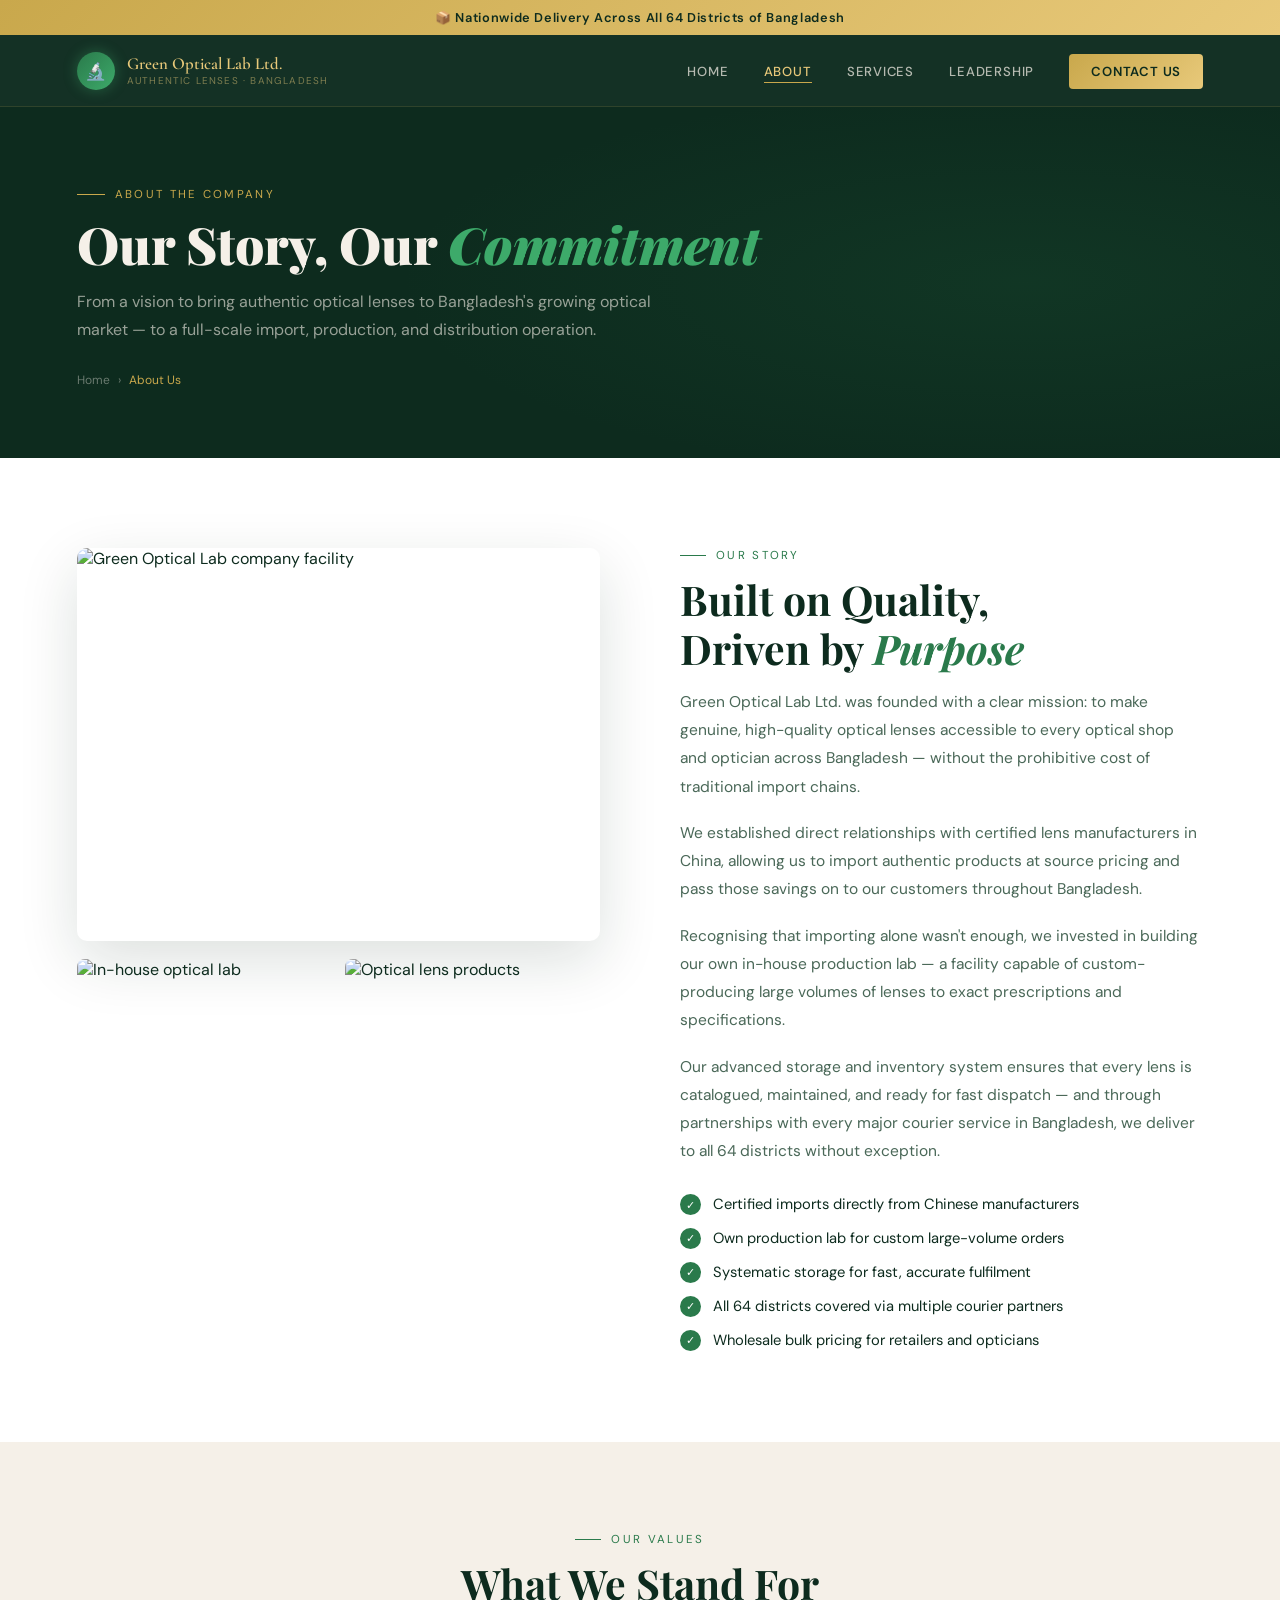
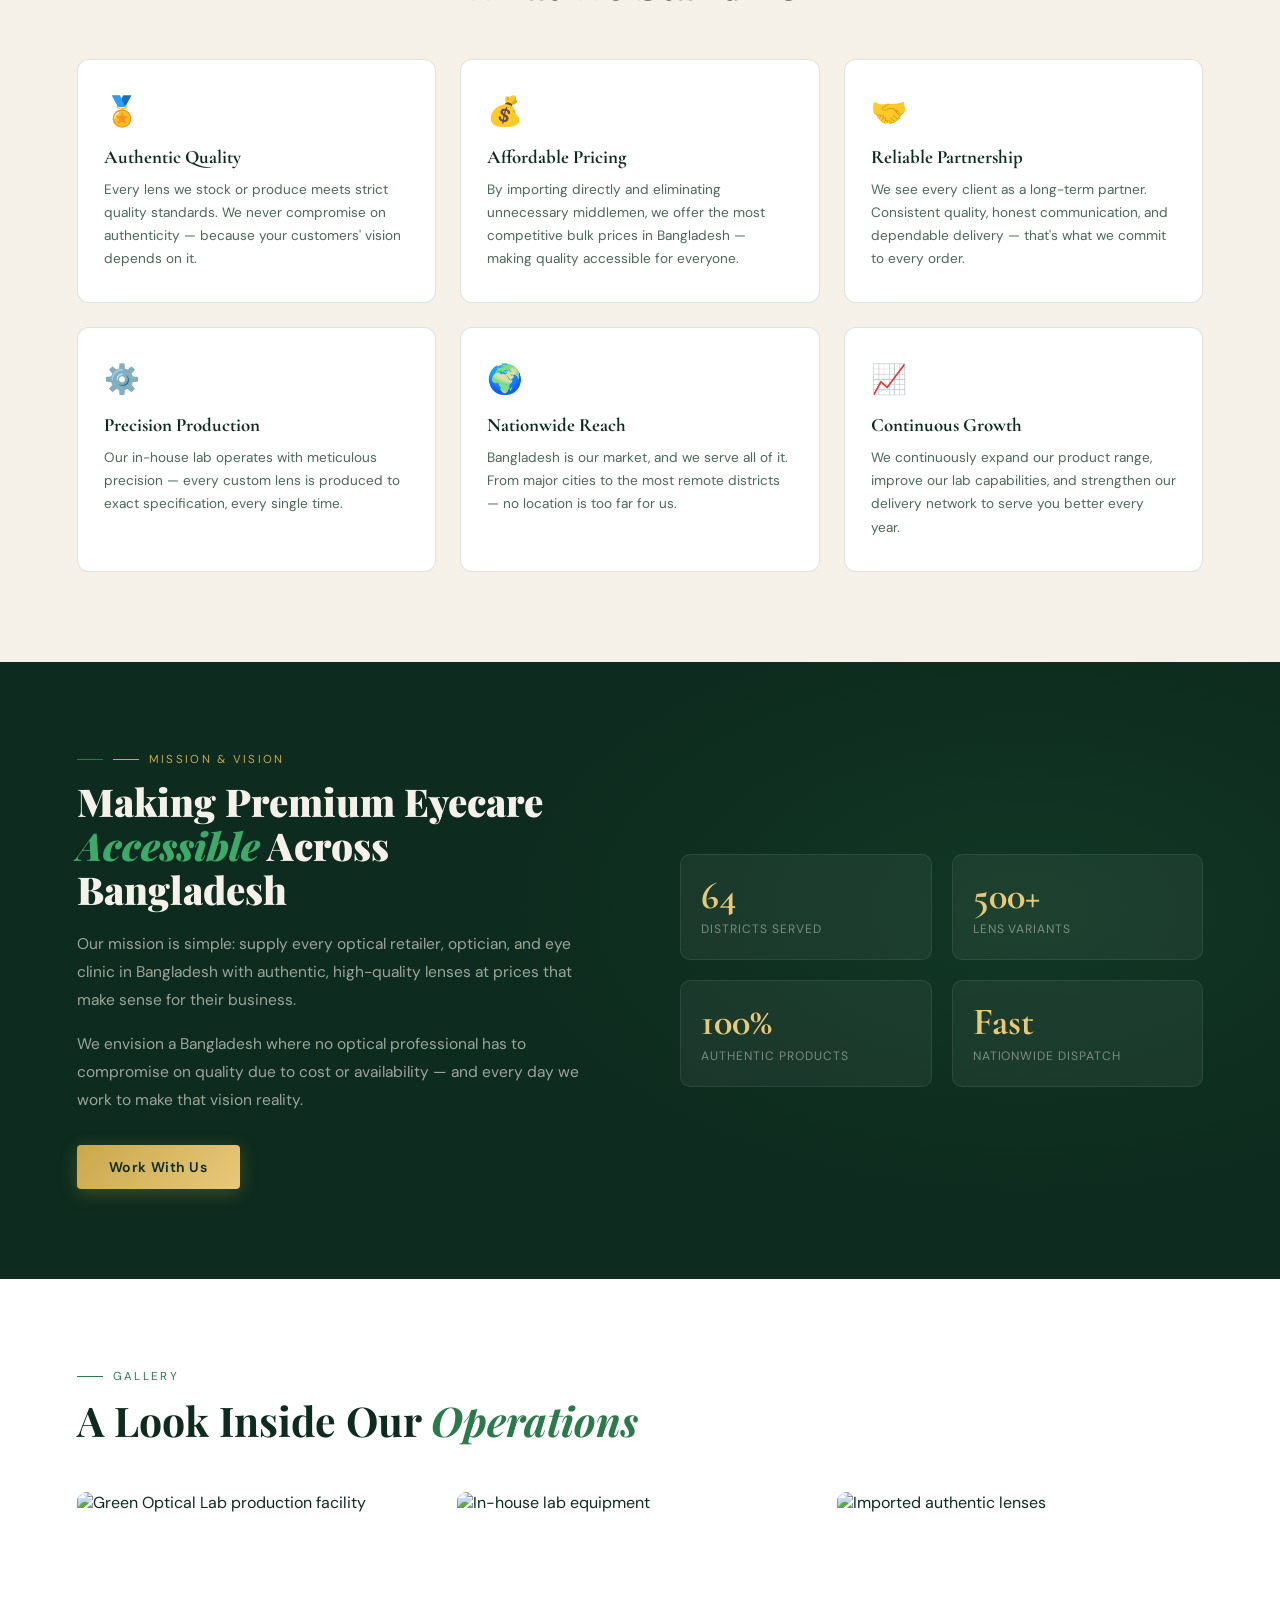
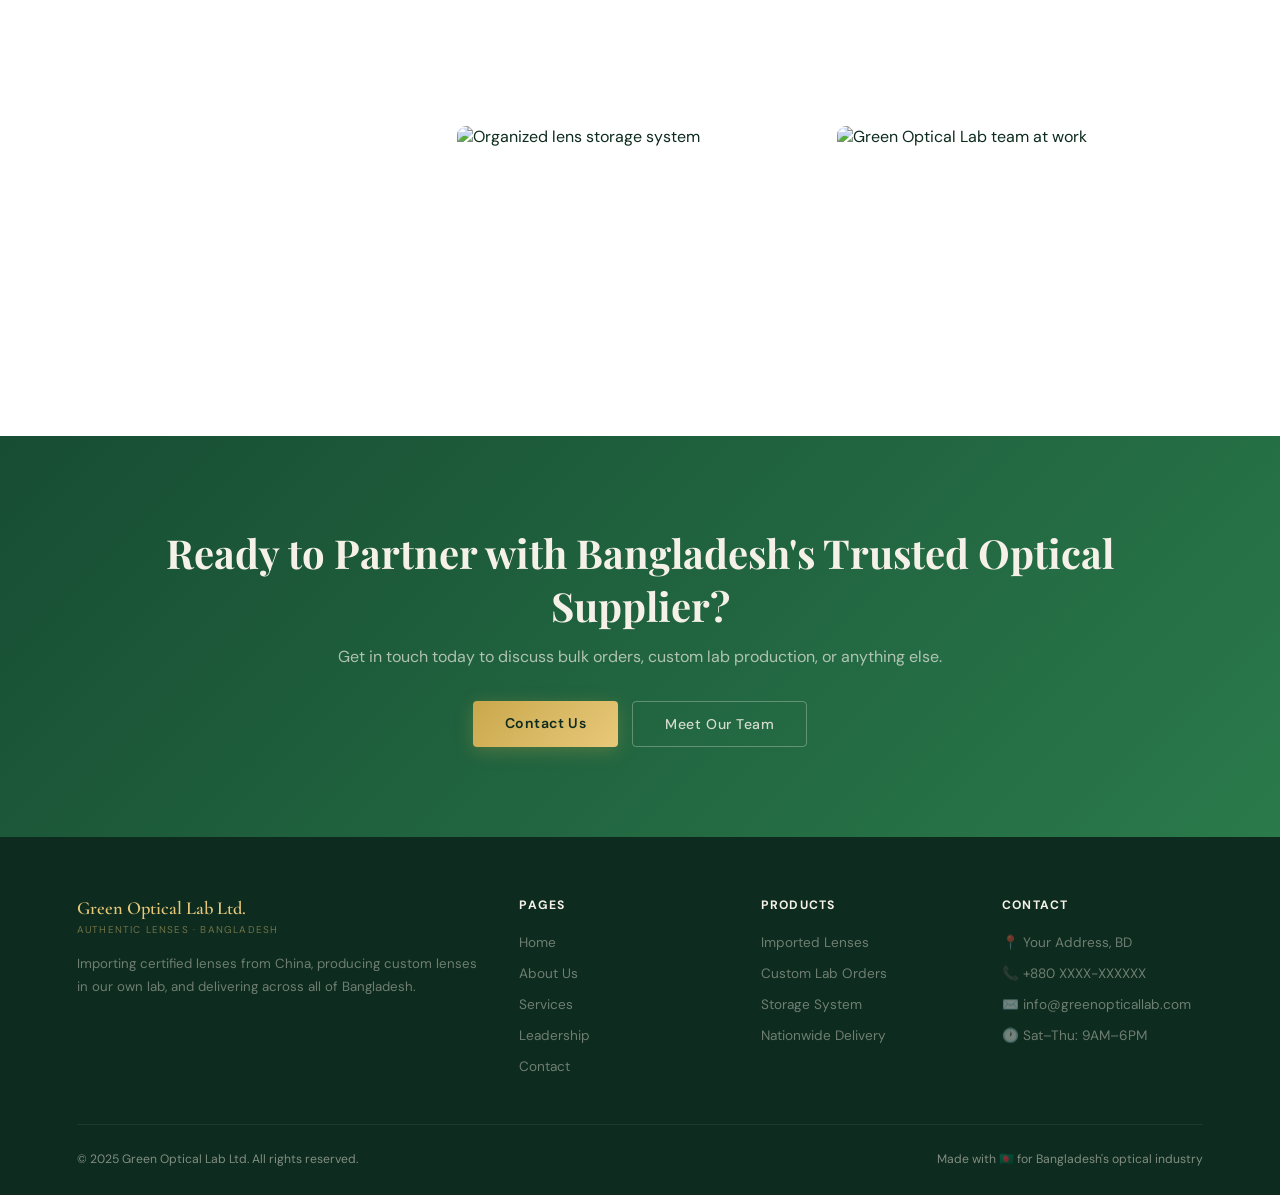
==== about.html @ dd03b928 "initial commit" ====
<!DOCTYPE html>
<html lang="en">
<head>
  <meta charset="UTF-8"/>
  <meta name="viewport" content="width=device-width, initial-scale=1.0"/>
  <title>About Us — Green Optical Lab Ltd.</title>
  <meta name="description" content="Learn about Green Optical Lab Ltd., Bangladesh's trusted optical lens supplier — our story, values, and commitment to quality.">
  <link rel="preconnect" href="https://fonts.googleapis.com">
  <link href="https://fonts.googleapis.com/css2?family=Cormorant+Garamond:ital,wght@0,400;0,600;0,700;1,400&family=DM+Sans:wght@300;400;500;600&family=Playfair+Display:wght@700;900&display=swap" rel="stylesheet">
  <link rel="stylesheet" href="css/style.css">
  <link rel="stylesheet" href="css/about.css">
</head>
<body>

<div class="ribbon">📦 Nationwide Delivery Across All 64 Districts of Bangladesh</div>

<nav id="navbar">
  <a href="index.html" class="nav-logo">
    <div class="nav-logo-icon">🔬</div>
    <div class="nav-logo-text">
      Green Optical Lab Ltd.
      <small>Authentic Lenses · Bangladesh</small>
    </div>
  </a>
  <ul class="nav-links" id="navLinks">
    <li><a href="index.html">Home</a></li>
    <li><a href="about.html">About</a></li>
    <li><a href="services.html">Services</a></li>
    <li><a href="leadership.html">Leadership</a></li>
    <li><a href="contact.html" class="nav-cta">Contact Us</a></li>
  </ul>
  <button class="hamburger" onclick="toggleNav()" aria-label="Menu">
    <span></span><span></span><span></span>
  </button>
</nav>

<!-- PAGE HERO -->
<div class="page-hero">
  <div class="page-hero-inner">
    <div class="page-hero-eyebrow">About the Company</div>
    <h1>Our Story, Our <em>Commitment</em></h1>
    <p>From a vision to bring authentic optical lenses to Bangladesh's growing optical market — to a full-scale import, production, and distribution operation.</p>
    <div class="breadcrumb">
      <a href="index.html">Home</a> › <span>About Us</span>
    </div>
  </div>
</div>

<!-- STORY -->
<section class="story">
  <div class="container">
    <div class="story-grid">
      <div class="fade-up">
        <!-- REPLACE src: company / facility main photo — recommended 700×525px -->
        <div class="story-img-main">
          <img
            src="images/about-story-main.jpg"
            alt="Green Optical Lab company facility"
            class="img-main"
            width="700" height="525"
          >
        </div>
        <div class="story-img-row">
          <div class="story-img-small">
            <!-- REPLACE src: lab / equipment photo — recommended 400×400px -->
            <img
              src="images/about-story-lab.jpg"
              alt="In-house optical lab"
              class="img-accent"
              width="400" height="400"
            >
          </div>
          <div class="story-img-small">
            <!-- REPLACE src: product / team photo — recommended 400×400px -->
            <img
              src="images/about-story-product.jpg"
              alt="Optical lens products"
              class="img-accent"
              width="400" height="400"
            >
          </div>
        </div>
      </div>

      <div class="story-text fade-up" style="transition-delay:.15s">
        <div class="section-label">Our Story</div>
        <h2 class="section-title">Built on Quality,<br>Driven by <em>Purpose</em></h2>
        <p>
          <!-- REPLACE with your actual company story -->
          Green Optical Lab Ltd. was founded with a clear mission: to make genuine, high-quality optical lenses accessible to every optical shop and optician across Bangladesh — without the prohibitive cost of traditional import chains.
        </p>
        <p>
          We established direct relationships with certified lens manufacturers in China, allowing us to import authentic products at source pricing and pass those savings on to our customers throughout Bangladesh.
        </p>
        <p>
          Recognising that importing alone wasn't enough, we invested in building our own in-house production lab — a facility capable of custom-producing large volumes of lenses to exact prescriptions and specifications.
        </p>
        <p>
          Our advanced storage and inventory system ensures that every lens is catalogued, maintained, and ready for fast dispatch — and through partnerships with every major courier service in Bangladesh, we deliver to all 64 districts without exception.
        </p>
        <ul class="check-list" style="margin-top:28px;">
          <li>Certified imports directly from Chinese manufacturers</li>
          <li>Own production lab for custom large-volume orders</li>
          <li>Systematic storage for fast, accurate fulfilment</li>
          <li>All 64 districts covered via multiple courier partners</li>
          <li>Wholesale bulk pricing for retailers and opticians</li>
        </ul>
      </div>
    </div>
  </div>
</section>

<!-- VALUES -->
<section class="values">
  <div class="container">
    <div style="text-align:center;">
      <div class="section-label" style="justify-content:center;">Our Values</div>
      <h2 class="section-title" style="text-align:center;">What We Stand For</h2>
    </div>
    <div class="values-grid">
      <div class="value-card fade-up">
        <div class="value-icon">🏅</div>
        <h3>Authentic Quality</h3>
        <p>Every lens we stock or produce meets strict quality standards. We never compromise on authenticity — because your customers' vision depends on it.</p>
      </div>
      <div class="value-card fade-up" style="transition-delay:.1s">
        <div class="value-icon">💰</div>
        <h3>Affordable Pricing</h3>
        <p>By importing directly and eliminating unnecessary middlemen, we offer the most competitive bulk prices in Bangladesh — making quality accessible for everyone.</p>
      </div>
      <div class="value-card fade-up" style="transition-delay:.2s">
        <div class="value-icon">🤝</div>
        <h3>Reliable Partnership</h3>
        <p>We see every client as a long-term partner. Consistent quality, honest communication, and dependable delivery — that's what we commit to every order.</p>
      </div>
      <div class="value-card fade-up" style="transition-delay:.1s">
        <div class="value-icon">⚙️</div>
        <h3>Precision Production</h3>
        <p>Our in-house lab operates with meticulous precision — every custom lens is produced to exact specification, every single time.</p>
      </div>
      <div class="value-card fade-up" style="transition-delay:.2s">
        <div class="value-icon">🌍</div>
        <h3>Nationwide Reach</h3>
        <p>Bangladesh is our market, and we serve all of it. From major cities to the most remote districts — no location is too far for us.</p>
      </div>
      <div class="value-card fade-up" style="transition-delay:.3s">
        <div class="value-icon">📈</div>
        <h3>Continuous Growth</h3>
        <p>We continuously expand our product range, improve our lab capabilities, and strengthen our delivery network to serve you better every year.</p>
      </div>
    </div>
  </div>
</section>

<!-- MISSION / STATS -->
<div class="mission">
  <div class="mission-inner">
    <div class="fade-up">
      <div class="section-label" style="color:var(--gold)"><span style="width:26px;height:1px;background:var(--gold);display:block;"></span>Mission & Vision</div>
      <h2>Making Premium Eyecare <em>Accessible</em> Across Bangladesh</h2>
      <p>Our mission is simple: supply every optical retailer, optician, and eye clinic in Bangladesh with authentic, high-quality lenses at prices that make sense for their business.</p>
      <p>We envision a Bangladesh where no optical professional has to compromise on quality due to cost or availability — and every day we work to make that vision reality.</p>
      <a href="contact.html" class="btn-primary" style="margin-top:14px;">Work With Us</a>
    </div>
    <div class="mission-stats fade-up" style="transition-delay:.15s">
      <div class="m-stat">
        <div class="m-stat-num">64</div>
        <div class="m-stat-label">Districts Served</div>
      </div>
      <div class="m-stat">
        <div class="m-stat-num">500+</div>
        <div class="m-stat-label">Lens Variants</div>
      </div>
      <div class="m-stat">
        <div class="m-stat-num">100%</div>
        <div class="m-stat-label">Authentic Products</div>
      </div>
      <div class="m-stat">
        <div class="m-stat-num">Fast</div>
        <div class="m-stat-label">Nationwide Dispatch</div>
      </div>
    </div>
  </div>
</div>

<!-- GALLERY -->
<section class="gallery">
  <div class="container">
    <div class="section-label">Gallery</div>
    <h2 class="section-title">A Look Inside Our <em>Operations</em></h2>

    <div class="gallery-grid">
      <div class="g-item fade-up">
        <!-- REPLACE src: wide facility / operations shot — recommended 600×454px -->
        <img
          src="images/gallery-feature.jpg"
          alt="Green Optical Lab production facility"
          class="img-gallery-feature"
          width="600" height="454"
        >
        <div class="g-cap">Our Production Facility</div>
      </div>
      <div class="g-item fade-up" style="transition-delay:.08s">
        <!-- REPLACE src: lab equipment photo — recommended 600×220px -->
        <img
          src="images/gallery-lab.jpg"
          alt="In-house lab equipment"
          class="img-gallery"
          width="600" height="220"
        >
        <div class="g-cap">In-House Lab</div>
      </div>
      <div class="g-item fade-up" style="transition-delay:.12s">
        <!-- REPLACE src: imported products display — recommended 600×220px -->
        <img
          src="images/gallery-import.jpg"
          alt="Imported authentic lenses"
          class="img-gallery"
          width="600" height="220"
        >
        <div class="g-cap">Imported Lenses</div>
      </div>
      <div class="g-item fade-up" style="transition-delay:.16s">
        <!-- REPLACE src: storage system / shelving — recommended 600×220px -->
        <img
          src="images/gallery-storage.jpg"
          alt="Organized lens storage system"
          class="img-gallery"
          width="600" height="220"
        >
        <div class="g-cap">Storage System</div>
      </div>
      <div class="g-item fade-up" style="transition-delay:.2s">
        <!-- REPLACE src: team at work / packaging — recommended 600×220px -->
        <img
          src="images/gallery-team.jpg"
          alt="Green Optical Lab team at work"
          class="img-gallery"
          width="600" height="220"
        >
        <div class="g-cap">Our Team</div>
      </div>
    </div>
  </div>
</section>

<!-- CTA -->
<div class="cta">
  <div class="container">
    <h2>Ready to Partner with Bangladesh's Trusted Optical Supplier?</h2>
    <p>Get in touch today to discuss bulk orders, custom lab production, or anything else.</p>
    <div style="display:flex;gap:14px;justify-content:center;flex-wrap:wrap;">
      <a href="contact.html" class="btn-primary">Contact Us</a>
      <a href="leadership.html" class="btn-outline-light">Meet Our Team</a>
    </div>
  </div>
</div>

<!-- FOOTER -->
<footer>
  <div class="container">
    <div class="footer-top">
      <div class="footer-brand">
        <div class="footer-brand-text">Green Optical Lab Ltd.</div>
        <div class="footer-brand-sub">Authentic Lenses · Bangladesh</div>
        <p>Importing certified lenses from China, producing custom lenses in our own lab, and delivering across all of Bangladesh.</p>
      </div>
      <div class="footer-col">
        <h4>Pages</h4>
        <ul>
          <li><a href="index.html">Home</a></li>
          <li><a href="about.html">About Us</a></li>
          <li><a href="services.html">Services</a></li>
          <li><a href="leadership.html">Leadership</a></li>
          <li><a href="contact.html">Contact</a></li>
        </ul>
      </div>
      <div class="footer-col">
        <h4>Products</h4>
        <ul>
          <li><a href="services.html#import">Imported Lenses</a></li>
          <li><a href="services.html#lab">Custom Lab Orders</a></li>
          <li><a href="services.html#storage">Storage System</a></li>
          <li><a href="services.html#delivery">Nationwide Delivery</a></li>
        </ul>
      </div>
      <div class="footer-col">
        <h4>Contact</h4>
        <ul>
          <li><a href="#">📍 Your Address, BD</a></li>
          <li><a href="#">📞 +880 XXXX-XXXXXX</a></li>
          <li><a href="#">✉️ info@greenopticallab.com</a></li>
          <li><a href="#">🕐 Sat–Thu: 9AM–6PM</a></li>
        </ul>
      </div>
    </div>
    <div class="footer-bottom">
      <span>© 2025 Green Optical Lab Ltd. All rights reserved.</span>
      <span>Made with 🇧🇩 for Bangladesh's optical industry</span>
    </div>
  </div>
</footer>

<script src="js/main.js"></script>
</body>
</html>
---- css/style.css ----
/* ═══════════════════════════════════════════
   GREEN OPTICAL LAB LTD — Global Stylesheet
═══════════════════════════════════════════ */

*, *::before, *::after { box-sizing: border-box; margin: 0; padding: 0; }

:root {
  --green-deep:    #0d2b1e;
  --green-mid:     #174d33;
  --green-bright:  #2a7a4b;
  --green-light:   #3daa6a;
  --gold:          #c9a84c;
  --gold-light:    #e8c97a;
  --cream:         #f5f0e8;
  --white:         #ffffff;
  --text-dark:     #0d2b1e;
  --text-muted:    #4a6858;
  --border:        rgba(42,122,75,0.18);
  --nav-height:    72px;
}

html { scroll-behavior: smooth; }

body {
  font-family: 'DM Sans', sans-serif;
  background: var(--cream);
  color: var(--text-dark);
  overflow-x: hidden;
}

::-webkit-scrollbar { width: 6px; }
::-webkit-scrollbar-track { background: var(--cream); }
::-webkit-scrollbar-thumb { background: var(--green-bright); border-radius: 3px; }

/* ─── RIBBON ─── */
.ribbon {
  background: linear-gradient(135deg, var(--gold), var(--gold-light));
  color: var(--green-deep);
  padding: 9px 6vw;
  text-align: center;
  font-size: 0.8rem;
  font-weight: 600;
  letter-spacing: 0.05em;
  position: relative;
  z-index: 200;
}

/* ─── NAV ─── */
nav {
  position: sticky;
  top: 0;
  z-index: 100;
  display: flex;
  align-items: center;
  justify-content: space-between;
  padding: 0 6vw;
  height: var(--nav-height);
  background: rgba(13,43,30,0.97);
  backdrop-filter: blur(16px);
  border-bottom: 1px solid rgba(201,168,76,0.15);
}

.nav-logo {
  display: flex;
  align-items: center;
  gap: 12px;
  text-decoration: none;
}
.nav-logo-icon {
  width: 38px; height: 38px;
  background: linear-gradient(135deg, var(--green-bright), var(--green-light));
  border-radius: 50%;
  display: flex; align-items: center; justify-content: center;
  font-size: 17px;
  box-shadow: 0 0 14px rgba(61,170,106,0.4);
  flex-shrink: 0;
}
.nav-logo-text {
  font-family: 'Cormorant Garamond', serif;
  color: var(--gold-light);
  font-size: 1.05rem;
  font-weight: 600;
  line-height: 1.2;
}
.nav-logo-text small {
  display: block;
  font-size: 0.62rem;
  color: rgba(232,201,122,0.5);
  font-weight: 400;
  letter-spacing: 0.12em;
  text-transform: uppercase;
  font-family: 'DM Sans', sans-serif;
}

.nav-links {
  display: flex;
  align-items: center;
  gap: 2.2rem;
  list-style: none;
}
.nav-links a {
  color: rgba(245,240,232,0.72);
  text-decoration: none;
  font-size: 0.82rem;
  font-weight: 500;
  letter-spacing: 0.06em;
  text-transform: uppercase;
  transition: color .2s;
  position: relative;
  padding-bottom: 3px;
}
.nav-links a::after {
  content: '';
  position: absolute;
  bottom: 0; left: 0;
  width: 0; height: 1px;
  background: var(--gold);
  transition: width .25s;
}
.nav-links a:hover,
.nav-links a.active {
  color: var(--gold-light);
}
.nav-links a.active::after,
.nav-links a:hover::after { width: 100%; }

.nav-cta {
  background: linear-gradient(135deg, var(--gold), var(--gold-light)) !important;
  color: var(--green-deep) !important;
  padding: 9px 22px !important;
  border-radius: 4px;
  font-weight: 600 !important;
}
.nav-cta::after { display: none !important; }
.nav-cta:hover { opacity: 0.88; }

.hamburger {
  display: none;
  flex-direction: column;
  gap: 5px;
  cursor: pointer;
  padding: 4px;
  background: none;
  border: none;
}
.hamburger span {
  width: 24px; height: 2px;
  background: var(--gold-light);
  border-radius: 2px;
  transition: .3s;
  display: block;
}

/* Mobile Nav */
@media (max-width: 860px) {
  .nav-links {
    display: none;
    position: absolute;
    top: var(--nav-height);
    left: 0; right: 0;
    background: rgba(10,30,20,0.99);
    flex-direction: column;
    align-items: flex-start;
    padding: 24px 6vw 32px;
    gap: 20px;
    border-bottom: 1px solid rgba(201,168,76,0.12);
  }
  .nav-links.open { display: flex; }
  .hamburger { display: flex; }
  .nav-links a { font-size: 0.95rem; }
}

/* ─── PAGE HERO (inner pages) ─── */
.page-hero {
  background: var(--green-deep);
  padding: 80px 6vw 70px;
  position: relative;
  overflow: hidden;
}
.page-hero::before {
  content: '';
  position: absolute; inset: 0;
  background: radial-gradient(ellipse 70% 80% at 80% 50%, rgba(42,122,75,0.14) 0%, transparent 70%);
  pointer-events: none;
}
.page-hero-inner {
  position: relative; z-index: 1;
  max-width: 1200px; margin: 0 auto;
}
.page-hero-eyebrow {
  font-size: 0.72rem;
  letter-spacing: 0.2em;
  text-transform: uppercase;
  color: var(--gold);
  margin-bottom: 14px;
  display: flex; align-items: center; gap: 10px;
}
.page-hero-eyebrow::before {
  content: '';
  display: block; width: 28px; height: 1px;
  background: var(--gold);
}
.page-hero h1 {
  font-family: 'Playfair Display', serif;
  font-size: clamp(2.2rem, 4vw, 3.4rem);
  font-weight: 900;
  color: var(--cream);
  line-height: 1.1;
  margin-bottom: 16px;
}
.page-hero h1 em { font-style: italic; color: var(--green-light); }
.page-hero p {
  font-size: 1rem;
  color: rgba(245,240,232,0.6);
  max-width: 600px;
  line-height: 1.75;
}

/* Breadcrumb */
.breadcrumb {
  display: flex; align-items: center; gap: 8px;
  font-size: 0.75rem;
  color: rgba(245,240,232,0.4);
  margin-top: 28px;
}
.breadcrumb a {
  color: rgba(245,240,232,0.4);
  text-decoration: none;
  transition: color .2s;
}
.breadcrumb a:hover { color: var(--gold); }
.breadcrumb span { color: var(--gold); }

/* ─── SHARED LAYOUT ─── */
.container { max-width: 1200px; margin: 0 auto; }
section { padding: 90px 6vw; }

.section-label {
  font-size: 0.72rem;
  letter-spacing: 0.2em;
  text-transform: uppercase;
  color: var(--green-bright);
  margin-bottom: 12px;
  display: flex; align-items: center; gap: 10px;
}
.section-label::before {
  content: '';
  display: block; width: 26px; height: 1px;
  background: var(--green-bright);
}
.section-title {
  font-family: 'Playfair Display', serif;
  font-size: clamp(1.9rem, 3.2vw, 2.7rem);
  font-weight: 700;
  line-height: 1.18;
  color: var(--green-deep);
  margin-bottom: 16px;
}
.section-title em { font-style: italic; color: var(--green-bright); }
.section-sub {
  font-size: 0.97rem;
  color: var(--text-muted);
  line-height: 1.78;
  max-width: 640px;
}

/* ─── BUTTONS ─── */
.btn-primary {
  display: inline-block;
  background: linear-gradient(135deg, var(--gold), var(--gold-light));
  color: var(--green-deep);
  padding: 13px 32px;
  font-weight: 600;
  font-size: 0.88rem;
  letter-spacing: 0.04em;
  border-radius: 4px;
  text-decoration: none;
  transition: transform .2s, box-shadow .2s;
  box-shadow: 0 4px 18px rgba(201,168,76,0.28);
  border: none; cursor: pointer;
  font-family: 'DM Sans', sans-serif;
}
.btn-primary:hover { transform: translateY(-2px); box-shadow: 0 8px 28px rgba(201,168,76,0.42); }

.btn-outline-dark {
  display: inline-block;
  border: 1.5px solid var(--green-bright);
  color: var(--green-bright);
  padding: 13px 32px;
  font-size: 0.88rem;
  letter-spacing: 0.04em;
  border-radius: 4px;
  text-decoration: none;
  font-weight: 500;
  transition: background .2s, color .2s;
}
.btn-outline-dark:hover { background: var(--green-bright); color: white; }

.btn-outline-light {
  display: inline-block;
  border: 1.5px solid rgba(245,240,232,0.3);
  color: rgba(245,240,232,0.85);
  padding: 13px 32px;
  font-size: 0.88rem;
  letter-spacing: 0.04em;
  border-radius: 4px;
  text-decoration: none;
  font-weight: 500;
  transition: border-color .2s, color .2s;
}
.btn-outline-light:hover { border-color: var(--gold); color: var(--gold-light); }

/* ─── GLOBAL IMAGE RULES ─── */
/* All site images use these classes for consistent sizing */

/* Base: fills its container, never distorts */
.img-fill {
  width: 100%;
  height: 100%;
  object-fit: cover;
  display: block;
}

/* Hero image — 4:3 frame, tall on mobile */
.img-hero {
  width: 100%;
  height: 100%;
  min-height: 300px;
  object-fit: cover;
  display: block;
}

/* Feature / service card thumbnail — 16:9 */
.img-card {
  width: 100%;
  height: 220px;
  object-fit: cover;
  display: block;
}

/* About / story main image — 4:3 */
.img-main {
  width: 100%;
  height: 360px;
  object-fit: cover;
  display: block;
}

/* About accent / small square images */
.img-accent {
  width: 100%;
  height: 200px;
  object-fit: cover;
  display: block;
}

/* Service block main image — 4:3 */
.img-service {
  width: 100%;
  height: 320px;
  object-fit: cover;
  display: block;
}

/* Service secondary (smaller) images — 16:9 */
.img-service-sm {
  width: 100%;
  height: 160px;
  object-fit: cover;
  display: block;
}

/* Leadership portrait — 3:4 */
.img-leader {
  width: 100%;
  height: 480px;
  object-fit: cover;
  object-position: top center;
  display: block;
}

/* Gallery items */
.img-gallery-feature {
  width: 100%;
  height: 100%;
  min-height: 454px;
  object-fit: cover;
  display: block;
}
.img-gallery {
  width: 100%;
  height: 220px;
  object-fit: cover;
  display: block;
}

/* Page hero background image */
.img-page-hero {
  width: 100%;
  height: 100%;
  min-height: 280px;
  object-fit: cover;
  display: block;
}

/* Map placeholder image */
.img-map {
  width: 100%;
  height: 340px;
  object-fit: cover;
  border-radius: 14px;
  display: block;
}

/* ─── CHECKLIST ─── */
.check-list { list-style: none; display: flex; flex-direction: column; gap: 11px; }
.check-list li {
  display: flex; align-items: flex-start; gap: 12px;
  font-size: 0.92rem; color: var(--text-dark); line-height: 1.55;
}
.check-list li::before {
  content: '✓';
  flex-shrink: 0;
  width: 21px; height: 21px;
  background: var(--green-bright);
  color: white;
  border-radius: 50%;
  display: flex; align-items: center; justify-content: center;
  font-size: 0.68rem;
  margin-top: 1px;
}

/* ─── FADE UP ─── */
.fade-up {
  opacity: 0;
  transform: translateY(28px);
  transition: opacity 0.65s ease, transform 0.65s ease;
}
.fade-up.visible { opacity: 1; transform: translateY(0); }

/* ─── FOOTER ─── */
footer {
  background: var(--green-deep);
  padding: 60px 6vw 28px;
  color: rgba(245,240,232,0.5);
}
.footer-top {
  display: grid;
  grid-template-columns: 2fr 1fr 1fr 1fr;
  gap: 40px;
  padding-bottom: 48px;
  border-bottom: 1px solid rgba(255,255,255,0.07);
}
.footer-brand-text {
  font-family: 'Cormorant Garamond', serif;
  color: var(--gold-light);
  font-size: 1.15rem;
  font-weight: 600;
  line-height: 1.2;
  margin-bottom: 4px;
}
.footer-brand-sub {
  font-size: 0.62rem;
  color: rgba(232,201,122,0.45);
  letter-spacing: 0.12em;
  text-transform: uppercase;
  font-family: 'DM Sans', sans-serif;
  margin-bottom: 16px;
}
.footer-brand p {
  font-size: 0.83rem;
  line-height: 1.75;
  color: rgba(245,240,232,0.42);
}
.footer-col h4 {
  color: var(--cream);
  font-size: 0.76rem;
  letter-spacing: 0.1em;
  text-transform: uppercase;
  margin-bottom: 18px;
}
.footer-col ul { list-style: none; display: flex; flex-direction: column; gap: 10px; }
.footer-col a {
  color: rgba(245,240,232,0.42);
  text-decoration: none;
  font-size: 0.85rem;
  transition: color .2s;
}
.footer-col a:hover { color: var(--gold-light); }
.footer-bottom {
  display: flex; justify-content: space-between; align-items: center;
  padding-top: 26px;
  font-size: 0.76rem;
}

@media (max-width: 900px) {
  .footer-top { grid-template-columns: 1fr 1fr; gap: 32px; }
}
@media (max-width: 560px) {
  .footer-top { grid-template-columns: 1fr; }
  .footer-bottom { flex-direction: column; gap: 8px; text-align: center; }
  section { padding: 64px 6vw; }
}
---- css/about.css ----
/* ══════════════════════════════
   ABOUT PAGE — about.css
══════════════════════════════ */

/* STORY */
.story { background: white; }
.story-grid { display: grid; grid-template-columns: 1fr 1fr; gap: 80px; align-items: start; }
.story-text p { color: var(--text-muted); line-height: 1.82; font-size: 0.97rem; margin-bottom: 18px; }
.story-img-main { width: 100%; aspect-ratio: 4/3; border-radius: 10px; overflow: hidden; box-shadow: 0 20px 60px rgba(13,43,30,0.14); margin-bottom: 18px; }
.story-img-row { display: grid; grid-template-columns: 1fr 1fr; gap: 14px; }
.story-img-small { width: 100%; aspect-ratio: 1; border-radius: 8px; overflow: hidden; }

/* VALUES */
.values { background: var(--cream); }
.values-grid { display: grid; grid-template-columns: repeat(3, 1fr); gap: 24px; margin-top: 52px; }
.value-card {
  background: white; border: 1px solid var(--border); border-radius: 12px;
  padding: 32px 26px;
  transition: transform .3s, box-shadow .3s;
}
.value-card:hover { transform: translateY(-5px); box-shadow: 0 16px 44px rgba(13,43,30,0.1); }
.value-icon  { font-size: 1.8rem; margin-bottom: 16px; }
.value-card h3 { font-family: 'Cormorant Garamond', serif; font-size: 1.18rem; font-weight: 700; color: var(--green-deep); margin-bottom: 10px; }
.value-card p  { font-size: 0.85rem; color: var(--text-muted); line-height: 1.7; }

/* MISSION */
.mission { background: var(--green-deep); padding: 90px 6vw; position: relative; overflow: hidden; }
.mission::before { content: ''; position: absolute; inset: 0; background: radial-gradient(ellipse 60% 70% at 80% 40%, rgba(42,122,75,0.15) 0%, transparent 70%); pointer-events: none; }
.mission-inner { max-width: 1200px; margin: 0 auto; display: grid; grid-template-columns: 1fr 1fr; gap: 80px; align-items: center; position: relative; z-index: 1; }
.mission h2 { font-family: 'Playfair Display', serif; font-size: clamp(1.9rem, 3vw, 2.6rem); font-weight: 900; color: var(--cream); line-height: 1.15; margin-bottom: 20px; }
.mission h2 em { font-style: italic; color: var(--green-light); }
.mission p  { color: rgba(245,240,232,0.62); font-size: 0.97rem; line-height: 1.8; margin-bottom: 16px; }
.mission-stats { display: grid; grid-template-columns: 1fr 1fr; gap: 20px; }
.m-stat { background: rgba(255,255,255,0.05); border: 1px solid rgba(255,255,255,0.08); border-radius: 10px; padding: 22px 20px; }
.m-stat-num   { font-family: 'Cormorant Garamond', serif; font-size: 2.4rem; font-weight: 700; color: var(--gold-light); line-height: 1; }
.m-stat-label { font-size: 0.76rem; color: rgba(245,240,232,0.45); text-transform: uppercase; letter-spacing: 0.08em; margin-top: 6px; }

/* GALLERY */
.gallery { background: white; }
.gallery-grid {
  display: grid;
  grid-template-columns: repeat(3, 1fr);
  grid-template-rows: 220px 220px;
  gap: 14px; margin-top: 48px;
}
.g-item { border-radius: 9px; overflow: hidden; position: relative; }
.g-item:first-child { grid-column: 1/2; grid-row: 1/3; }
.g-item img, .g-item .img-ph { width: 100%; height: 100%; object-fit: cover; transition: transform .4s; }
.g-item:hover img, .g-item:hover .img-ph { transform: scale(1.04); }
.g-cap { position: absolute; bottom: 0; left: 0; right: 0; background: linear-gradient(transparent, rgba(13,43,30,0.85)); color: white; padding: 20px 14px 12px; font-size: 0.8rem; transform: translateY(100%); transition: transform .3s; }
.g-item:hover .g-cap { transform: translateY(0); }

/* CTA */
.cta { background: linear-gradient(135deg, var(--green-mid), var(--green-bright)); padding: 90px 6vw; text-align: center; }
.cta h2 { font-family: 'Playfair Display', serif; font-size: clamp(1.8rem, 3.2vw, 2.5rem); color: var(--cream); margin-bottom: 14px; }
.cta p  { color: rgba(245,240,232,0.68); margin-bottom: 34px; font-size: 1rem; }

/* RESPONSIVE */
@media (max-width: 900px) {
  .story-grid  { grid-template-columns: 1fr; gap: 44px; }
  .values-grid { grid-template-columns: 1fr 1fr; }
  .mission-inner { grid-template-columns: 1fr; gap: 44px; }
  .gallery-grid { grid-template-columns: 1fr 1fr; grid-template-rows: auto; }
  .g-item:first-child { grid-column: 1/3; grid-row: auto; }
}
@media (max-width: 560px) {
  .values-grid { grid-template-columns: 1fr; }
  .gallery-grid { grid-template-columns: 1fr; }
  .g-item:first-child { grid-column: auto; }
}
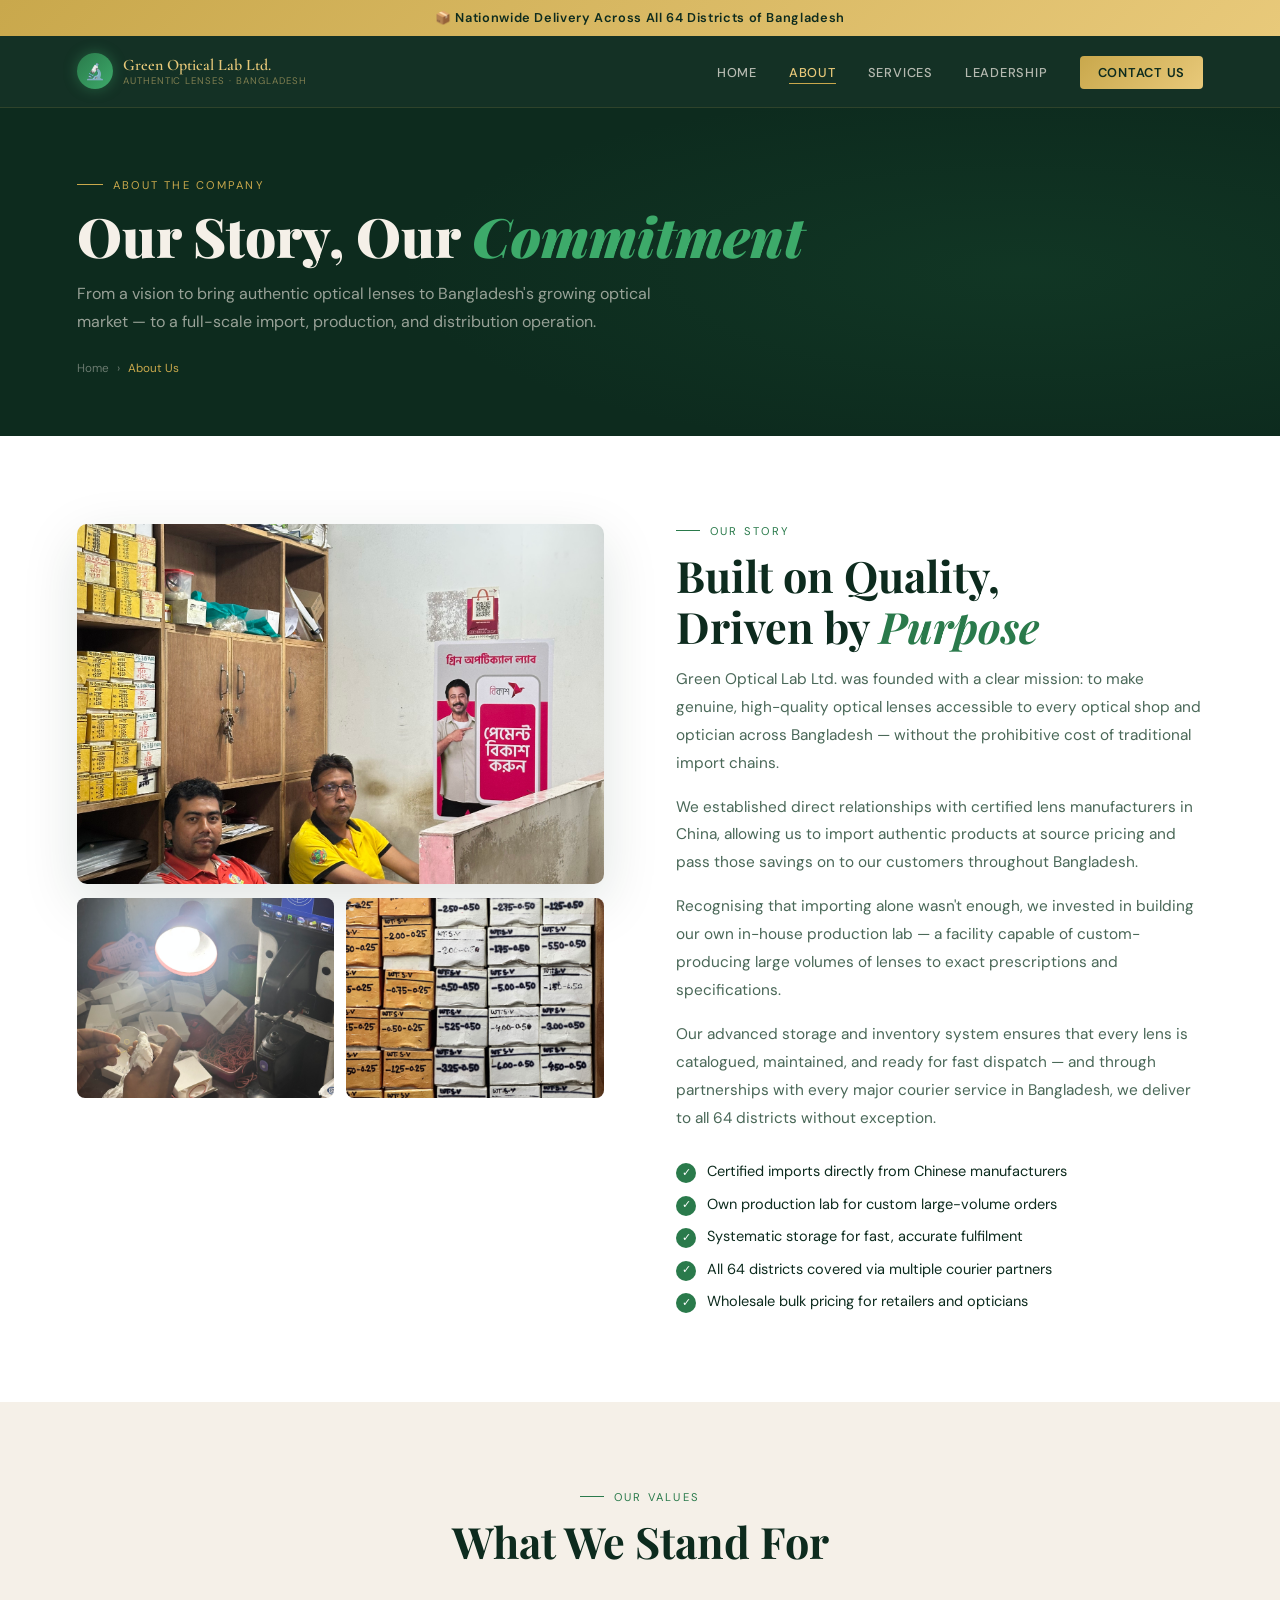
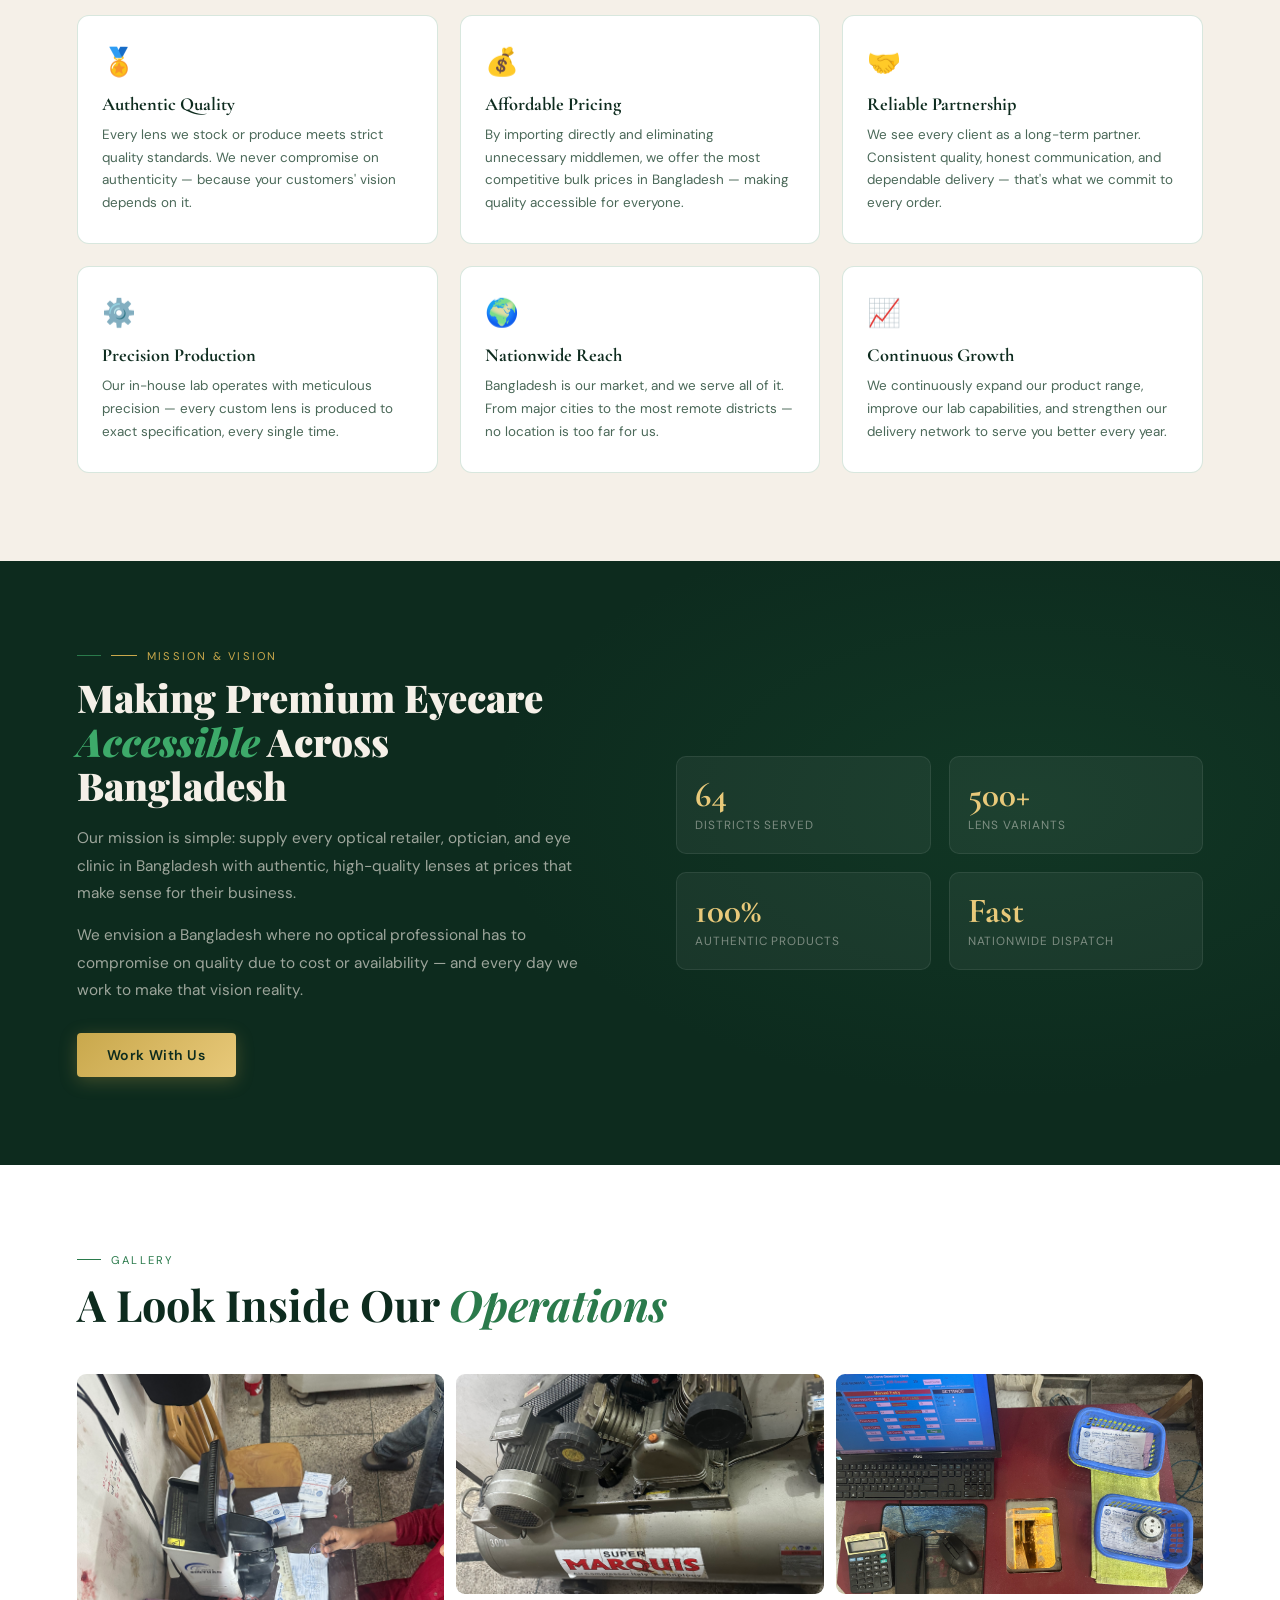
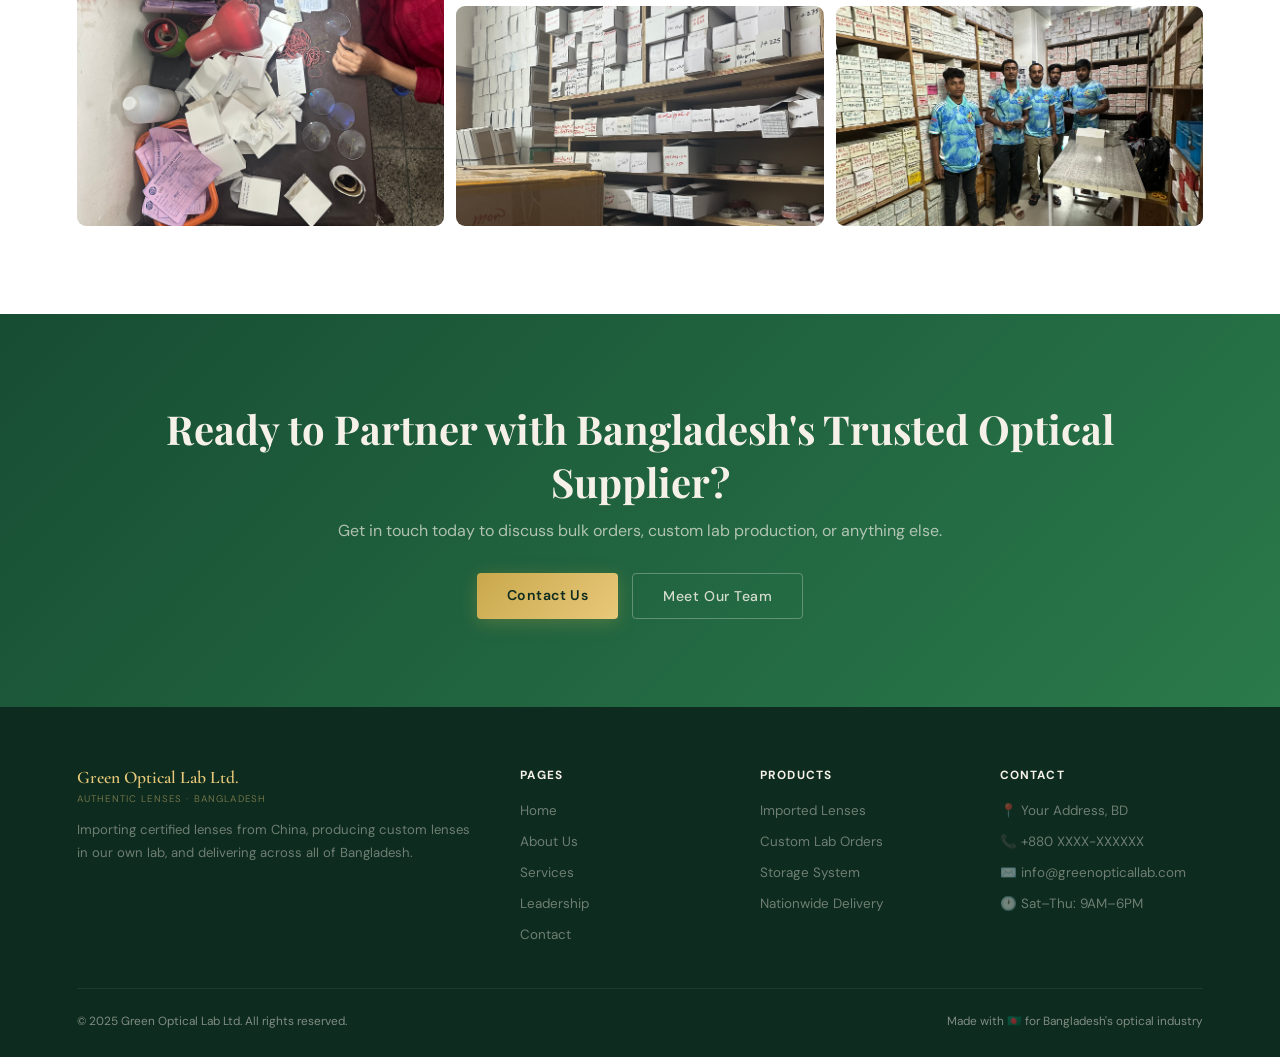
==== commit 8431e413: "updated half of the informations" ====
--- a/about.html
+++ b/about.html
@@ -51,10 +51,9 @@
   <div class="container">
     <div class="story-grid">
       <div class="fade-up">
-        <!-- REPLACE src: company / facility main photo — recommended 700×525px -->
         <div class="story-img-main">
           <img
-            src="images/about-story-main.jpg"
+            src="./{css,js,images}/IMG_0248.jpg"
             alt="Green Optical Lab company facility"
             class="img-main"
             width="700" height="525"
@@ -62,18 +61,16 @@
         </div>
         <div class="story-img-row">
           <div class="story-img-small">
-            <!-- REPLACE src: lab / equipment photo — recommended 400×400px -->
             <img
-              src="images/about-story-lab.jpg"
+              src="./{css,js,images}/IMG_0301.jpg"
               alt="In-house optical lab"
               class="img-accent"
               width="400" height="400"
             >
           </div>
           <div class="story-img-small">
-            <!-- REPLACE src: product / team photo — recommended 400×400px -->
             <img
-              src="images/about-story-product.jpg"
+              src="./{css,js,images}/IMG_0275.jpg"
               alt="Optical lens products"
               class="img-accent"
               width="400" height="400"
@@ -193,7 +190,7 @@
       <div class="g-item fade-up">
         <!-- REPLACE src: wide facility / operations shot — recommended 600×454px -->
         <img
-          src="images/gallery-feature.jpg"
+          src="./{css,js,images}/IMG_0284.jpg"
           alt="Green Optical Lab production facility"
           class="img-gallery-feature"
           width="600" height="454"
@@ -203,7 +200,7 @@
       <div class="g-item fade-up" style="transition-delay:.08s">
         <!-- REPLACE src: lab equipment photo — recommended 600×220px -->
         <img
-          src="images/gallery-lab.jpg"
+          src="./{css,js,images}/IMG_0283.jpg"
           alt="In-house lab equipment"
           class="img-gallery"
           width="600" height="220"
@@ -213,17 +210,17 @@
       <div class="g-item fade-up" style="transition-delay:.12s">
         <!-- REPLACE src: imported products display — recommended 600×220px -->
         <img
-          src="images/gallery-import.jpg"
+          src="./{css,js,images}/IMG_0305.jpg"
           alt="Imported authentic lenses"
           class="img-gallery"
           width="600" height="220"
         >
-        <div class="g-cap">Imported Lenses</div>
+        <div class="g-cap">Lab made lens</div>
       </div>
       <div class="g-item fade-up" style="transition-delay:.16s">
         <!-- REPLACE src: storage system / shelving — recommended 600×220px -->
         <img
-          src="images/gallery-storage.jpg"
+          src="./{css,js,images}/IMG_0278.jpg"
           alt="Organized lens storage system"
           class="img-gallery"
           width="600" height="220"
@@ -233,7 +230,7 @@
       <div class="g-item fade-up" style="transition-delay:.2s">
         <!-- REPLACE src: team at work / packaging — recommended 600×220px -->
         <img
-          src="images/gallery-team.jpg"
+          src="./{css,js,images}/IMG_0267.jpg"
           alt="Green Optical Lab team at work"
           class="img-gallery"
           width="600" height="220"
--- a/css/style.css
+++ b/css/style.css
@@ -1,22 +1,28 @@
 /* ═══════════════════════════════════════════
    GREEN OPTICAL LAB LTD — Global Stylesheet
+   Breakpoints:
+     1024px  tablet-landscape / small laptop
+      768px  tablet-portrait
+      480px  large phone
+      360px  small phone
 ═══════════════════════════════════════════ */
 
 *, *::before, *::after { box-sizing: border-box; margin: 0; padding: 0; }
 
 :root {
-  --green-deep:    #0d2b1e;
-  --green-mid:     #174d33;
-  --green-bright:  #2a7a4b;
-  --green-light:   #3daa6a;
-  --gold:          #c9a84c;
-  --gold-light:    #e8c97a;
-  --cream:         #f5f0e8;
-  --white:         #ffffff;
-  --text-dark:     #0d2b1e;
-  --text-muted:    #4a6858;
-  --border:        rgba(42,122,75,0.18);
-  --nav-height:    72px;
+  --green-deep:   #0d2b1e;
+  --green-mid:    #174d33;
+  --green-bright: #2a7a4b;
+  --green-light:  #3daa6a;
+  --gold:         #c9a84c;
+  --gold-light:   #e8c97a;
+  --cream:        #f5f0e8;
+  --white:        #ffffff;
+  --text-dark:    #0d2b1e;
+  --text-muted:   #4a6858;
+  --border:       rgba(42,122,75,0.18);
+  --nav-height:   72px;
+  --page-pad:     6vw;
 }
 
 html { scroll-behavior: smooth; }
@@ -28,24 +34,31 @@
   overflow-x: hidden;
 }
 
-::-webkit-scrollbar { width: 6px; }
+img { max-width: 100%; display: block; }
+
+::-webkit-scrollbar { width: 5px; }
 ::-webkit-scrollbar-track { background: var(--cream); }
 ::-webkit-scrollbar-thumb { background: var(--green-bright); border-radius: 3px; }
 
-/* ─── RIBBON ─── */
+/* ════════════════════════════
+   RIBBON
+════════════════════════════ */
 .ribbon {
   background: linear-gradient(135deg, var(--gold), var(--gold-light));
   color: var(--green-deep);
-  padding: 9px 6vw;
+  padding: 9px var(--page-pad);
   text-align: center;
   font-size: 0.8rem;
   font-weight: 600;
   letter-spacing: 0.05em;
   position: relative;
   z-index: 200;
-}
-
-/* ─── NAV ─── */
+  line-height: 1.4;
+}
+
+/* ════════════════════════════
+   NAV
+════════════════════════════ */
 nav {
   position: sticky;
   top: 0;
@@ -53,7 +66,7 @@
   display: flex;
   align-items: center;
   justify-content: space-between;
-  padding: 0 6vw;
+  padding: 0 var(--page-pad);
   height: var(--nav-height);
   background: rgba(13,43,30,0.97);
   backdrop-filter: blur(16px);
@@ -63,31 +76,35 @@
 .nav-logo {
   display: flex;
   align-items: center;
-  gap: 12px;
+  gap: 10px;
   text-decoration: none;
+  min-width: 0;
 }
 .nav-logo-icon {
-  width: 38px; height: 38px;
+  width: 36px; height: 36px;
+  flex-shrink: 0;
   background: linear-gradient(135deg, var(--green-bright), var(--green-light));
   border-radius: 50%;
   display: flex; align-items: center; justify-content: center;
-  font-size: 17px;
+  font-size: 16px;
   box-shadow: 0 0 14px rgba(61,170,106,0.4);
-  flex-shrink: 0;
 }
 .nav-logo-text {
   font-family: 'Cormorant Garamond', serif;
   color: var(--gold-light);
-  font-size: 1.05rem;
+  font-size: 1rem;
   font-weight: 600;
   line-height: 1.2;
+  white-space: nowrap;
+  overflow: hidden;
+  text-overflow: ellipsis;
 }
 .nav-logo-text small {
   display: block;
-  font-size: 0.62rem;
+  font-size: 0.6rem;
   color: rgba(232,201,122,0.5);
   font-weight: 400;
-  letter-spacing: 0.12em;
+  letter-spacing: 0.1em;
   text-transform: uppercase;
   font-family: 'DM Sans', sans-serif;
 }
@@ -95,19 +112,20 @@
 .nav-links {
   display: flex;
   align-items: center;
-  gap: 2.2rem;
+  gap: 2rem;
   list-style: none;
 }
 .nav-links a {
   color: rgba(245,240,232,0.72);
   text-decoration: none;
-  font-size: 0.82rem;
+  font-size: 0.8rem;
   font-weight: 500;
   letter-spacing: 0.06em;
   text-transform: uppercase;
   transition: color .2s;
   position: relative;
   padding-bottom: 3px;
+  white-space: nowrap;
 }
 .nav-links a::after {
   content: '';
@@ -118,16 +136,14 @@
   transition: width .25s;
 }
 .nav-links a:hover,
-.nav-links a.active {
-  color: var(--gold-light);
-}
+.nav-links a.active { color: var(--gold-light); }
 .nav-links a.active::after,
 .nav-links a:hover::after { width: 100%; }
 
 .nav-cta {
   background: linear-gradient(135deg, var(--gold), var(--gold-light)) !important;
   color: var(--green-deep) !important;
-  padding: 9px 22px !important;
+  padding: 8px 18px !important;
   border-radius: 4px;
   font-weight: 600 !important;
 }
@@ -139,9 +155,10 @@
   flex-direction: column;
   gap: 5px;
   cursor: pointer;
-  padding: 4px;
+  padding: 6px;
   background: none;
   border: none;
+  flex-shrink: 0;
 }
 .hamburger span {
   width: 24px; height: 2px;
@@ -151,29 +168,37 @@
   display: block;
 }
 
-/* Mobile Nav */
-@media (max-width: 860px) {
+/* ── Nav responsive ── */
+@media (max-width: 900px) {
   .nav-links {
     display: none;
     position: absolute;
     top: var(--nav-height);
     left: 0; right: 0;
-    background: rgba(10,30,20,0.99);
+    background: rgba(8,24,16,0.99);
     flex-direction: column;
     align-items: flex-start;
-    padding: 24px 6vw 32px;
-    gap: 20px;
+    padding: 20px var(--page-pad) 28px;
+    gap: 18px;
     border-bottom: 1px solid rgba(201,168,76,0.12);
   }
   .nav-links.open { display: flex; }
   .hamburger { display: flex; }
-  .nav-links a { font-size: 0.95rem; }
-}
-
-/* ─── PAGE HERO (inner pages) ─── */
+  .nav-links a { font-size: 1rem; }
+  .nav-cta { padding: 10px 22px !important; }
+}
+
+@media (max-width: 480px) {
+  .nav-logo-text small { display: none; }
+  .nav-logo-text { font-size: 0.9rem; }
+}
+
+/* ════════════════════════════
+   PAGE HERO (inner pages)
+════════════════════════════ */
 .page-hero {
   background: var(--green-deep);
-  padding: 80px 6vw 70px;
+  padding: 70px var(--page-pad) 60px;
   position: relative;
   overflow: hidden;
 }
@@ -183,93 +208,85 @@
   background: radial-gradient(ellipse 70% 80% at 80% 50%, rgba(42,122,75,0.14) 0%, transparent 70%);
   pointer-events: none;
 }
-.page-hero-inner {
-  position: relative; z-index: 1;
-  max-width: 1200px; margin: 0 auto;
-}
+.page-hero-inner { position: relative; z-index: 1; max-width: 1200px; margin: 0 auto; }
+
 .page-hero-eyebrow {
-  font-size: 0.72rem;
+  font-size: 0.7rem;
   letter-spacing: 0.2em;
   text-transform: uppercase;
   color: var(--gold);
   margin-bottom: 14px;
   display: flex; align-items: center; gap: 10px;
 }
-.page-hero-eyebrow::before {
-  content: '';
-  display: block; width: 28px; height: 1px;
-  background: var(--gold);
-}
+.page-hero-eyebrow::before { content: ''; display: block; width: 26px; height: 1px; background: var(--gold); }
+
 .page-hero h1 {
   font-family: 'Playfair Display', serif;
-  font-size: clamp(2.2rem, 4vw, 3.4rem);
+  font-size: clamp(1.9rem, 5vw, 3.4rem);
   font-weight: 900;
   color: var(--cream);
   line-height: 1.1;
-  margin-bottom: 16px;
+  margin-bottom: 14px;
 }
 .page-hero h1 em { font-style: italic; color: var(--green-light); }
 .page-hero p {
-  font-size: 1rem;
+  font-size: clamp(0.88rem, 2vw, 1rem);
   color: rgba(245,240,232,0.6);
   max-width: 600px;
   line-height: 1.75;
 }
-
-/* Breadcrumb */
 .breadcrumb {
-  display: flex; align-items: center; gap: 8px;
-  font-size: 0.75rem;
+  display: flex; align-items: center; gap: 8px; flex-wrap: wrap;
+  font-size: 0.73rem;
   color: rgba(245,240,232,0.4);
-  margin-top: 28px;
-}
-.breadcrumb a {
-  color: rgba(245,240,232,0.4);
-  text-decoration: none;
-  transition: color .2s;
-}
+  margin-top: 24px;
+}
+.breadcrumb a { color: rgba(245,240,232,0.4); text-decoration: none; transition: color .2s; }
 .breadcrumb a:hover { color: var(--gold); }
 .breadcrumb span { color: var(--gold); }
 
-/* ─── SHARED LAYOUT ─── */
+@media (max-width: 480px) {
+  .page-hero { padding: 50px var(--page-pad) 44px; }
+}
+
+/* ════════════════════════════
+   LAYOUT HELPERS
+════════════════════════════ */
 .container { max-width: 1200px; margin: 0 auto; }
-section { padding: 90px 6vw; }
+section { padding: 88px var(--page-pad); }
 
 .section-label {
-  font-size: 0.72rem;
+  font-size: 0.7rem;
   letter-spacing: 0.2em;
   text-transform: uppercase;
   color: var(--green-bright);
   margin-bottom: 12px;
   display: flex; align-items: center; gap: 10px;
 }
-.section-label::before {
-  content: '';
-  display: block; width: 26px; height: 1px;
-  background: var(--green-bright);
-}
+.section-label::before { content: ''; display: block; width: 24px; height: 1px; background: var(--green-bright); }
+
 .section-title {
   font-family: 'Playfair Display', serif;
-  font-size: clamp(1.9rem, 3.2vw, 2.7rem);
+  font-size: clamp(1.7rem, 3.5vw, 2.7rem);
   font-weight: 700;
   line-height: 1.18;
   color: var(--green-deep);
-  margin-bottom: 16px;
+  margin-bottom: 14px;
 }
 .section-title em { font-style: italic; color: var(--green-bright); }
-.section-sub {
-  font-size: 0.97rem;
-  color: var(--text-muted);
-  line-height: 1.78;
-  max-width: 640px;
-}
-
-/* ─── BUTTONS ─── */
+.section-sub { font-size: 0.96rem; color: var(--text-muted); line-height: 1.78; max-width: 640px; }
+
+@media (max-width: 768px) { section { padding: 64px var(--page-pad); } }
+@media (max-width: 480px) { section { padding: 48px var(--page-pad); } }
+
+/* ════════════════════════════
+   BUTTONS
+════════════════════════════ */
 .btn-primary {
   display: inline-block;
   background: linear-gradient(135deg, var(--gold), var(--gold-light));
   color: var(--green-deep);
-  padding: 13px 32px;
+  padding: 13px 30px;
   font-weight: 600;
   font-size: 0.88rem;
   letter-spacing: 0.04em;
@@ -279,6 +296,7 @@
   box-shadow: 0 4px 18px rgba(201,168,76,0.28);
   border: none; cursor: pointer;
   font-family: 'DM Sans', sans-serif;
+  text-align: center;
 }
 .btn-primary:hover { transform: translateY(-2px); box-shadow: 0 8px 28px rgba(201,168,76,0.42); }
 
@@ -286,13 +304,14 @@
   display: inline-block;
   border: 1.5px solid var(--green-bright);
   color: var(--green-bright);
-  padding: 13px 32px;
+  padding: 13px 30px;
   font-size: 0.88rem;
   letter-spacing: 0.04em;
   border-radius: 4px;
   text-decoration: none;
   font-weight: 500;
   transition: background .2s, color .2s;
+  text-align: center;
 }
 .btn-outline-dark:hover { background: var(--green-bright); color: white; }
 
@@ -300,204 +319,140 @@
   display: inline-block;
   border: 1.5px solid rgba(245,240,232,0.3);
   color: rgba(245,240,232,0.85);
-  padding: 13px 32px;
+  padding: 13px 30px;
   font-size: 0.88rem;
   letter-spacing: 0.04em;
   border-radius: 4px;
   text-decoration: none;
   font-weight: 500;
   transition: border-color .2s, color .2s;
+  text-align: center;
 }
 .btn-outline-light:hover { border-color: var(--gold); color: var(--gold-light); }
 
-/* ─── GLOBAL IMAGE RULES ─── */
-/* All site images use these classes for consistent sizing */
-
-/* Base: fills its container, never distorts */
-.img-fill {
-  width: 100%;
-  height: 100%;
-  object-fit: cover;
-  display: block;
-}
-
-/* Hero image — 4:3 frame, tall on mobile */
-.img-hero {
-  width: 100%;
-  height: 100%;
-  min-height: 300px;
-  object-fit: cover;
-  display: block;
-}
-
-/* Feature / service card thumbnail — 16:9 */
-.img-card {
-  width: 100%;
-  height: 220px;
-  object-fit: cover;
-  display: block;
-}
-
-/* About / story main image — 4:3 */
-.img-main {
-  width: 100%;
-  height: 360px;
-  object-fit: cover;
-  display: block;
-}
-
-/* About accent / small square images */
-.img-accent {
-  width: 100%;
-  height: 200px;
-  object-fit: cover;
-  display: block;
-}
-
-/* Service block main image — 4:3 */
-.img-service {
-  width: 100%;
-  height: 320px;
-  object-fit: cover;
-  display: block;
-}
-
-/* Service secondary (smaller) images — 16:9 */
-.img-service-sm {
-  width: 100%;
-  height: 160px;
-  object-fit: cover;
-  display: block;
-}
-
-/* Leadership portrait — 3:4 */
-.img-leader {
-  width: 100%;
-  height: 480px;
-  object-fit: cover;
-  object-position: top center;
-  display: block;
-}
-
-/* Gallery items */
-.img-gallery-feature {
-  width: 100%;
-  height: 100%;
-  min-height: 454px;
-  object-fit: cover;
-  display: block;
-}
-.img-gallery {
-  width: 100%;
-  height: 220px;
-  object-fit: cover;
-  display: block;
-}
-
-/* Page hero background image */
-.img-page-hero {
-  width: 100%;
-  height: 100%;
-  min-height: 280px;
-  object-fit: cover;
-  display: block;
-}
-
-/* Map placeholder image */
-.img-map {
-  width: 100%;
-  height: 340px;
-  object-fit: cover;
-  border-radius: 14px;
-  display: block;
-}
-
-/* ─── CHECKLIST ─── */
-.check-list { list-style: none; display: flex; flex-direction: column; gap: 11px; }
+@media (max-width: 480px) {
+  .btn-primary,
+  .btn-outline-dark,
+  .btn-outline-light {
+    width: 100%;
+    padding: 14px 20px;
+  }
+  .hero-btns,
+  .cta > .container > div[style*="flex"] {
+    flex-direction: column;
+  }
+}
+
+/* ════════════════════════════
+   IMAGE CLASSES
+════════════════════════════ */
+.img-fill         { width:100%; height:100%; object-fit:cover; display:block; }
+.img-hero         { width:100%; height:100%; min-height:260px; object-fit:cover; display:block; }
+.img-card         { width:100%; height:220px; object-fit:cover; display:block; }
+.img-main         { width:100%; height:360px; object-fit:cover; display:block; }
+.img-accent       { width:100%; height:200px; object-fit:cover; display:block; }
+.img-service      { width:100%; height:320px; object-fit:cover; display:block; }
+.img-service-sm   { width:100%; height:160px; object-fit:cover; display:block; }
+.img-leader       { width:100%; height:480px; object-fit:cover; object-position:top center; display:block; }
+.img-gallery-feature { width:100%; height:100%; min-height:454px; object-fit:cover; display:block; }
+.img-gallery      { width:100%; height:220px; object-fit:cover; display:block; }
+.img-page-hero    { width:100%; height:100%; min-height:280px; object-fit:cover; display:block; }
+.img-map          { width:100%; height:340px; object-fit:cover; border-radius:14px; display:block; }
+
+@media (max-width: 768px) {
+  .img-main       { height: 280px; }
+  .img-service    { height: 260px; }
+  .img-leader     { height: 360px; }
+  .img-gallery-feature { min-height: 300px; }
+  .img-map        { height: 260px; border-radius: 10px; }
+}
+@media (max-width: 480px) {
+  .img-card       { height: 190px; }
+  .img-main       { height: 240px; }
+  .img-service    { height: 220px; }
+  .img-service-sm { height: 140px; }
+  .img-leader     { height: 300px; }
+  .img-gallery    { height: 180px; }
+  .img-gallery-feature { min-height: 240px; }
+  .img-map        { height: 220px; border-radius: 8px; }
+}
+
+/* ════════════════════════════
+   CHECKLIST
+════════════════════════════ */
+.check-list { list-style:none; display:flex; flex-direction:column; gap:10px; }
 .check-list li {
-  display: flex; align-items: flex-start; gap: 12px;
-  font-size: 0.92rem; color: var(--text-dark); line-height: 1.55;
+  display:flex; align-items:flex-start; gap:11px;
+  font-size:0.91rem; color:var(--text-dark); line-height:1.55;
 }
 .check-list li::before {
-  content: '✓';
-  flex-shrink: 0;
-  width: 21px; height: 21px;
-  background: var(--green-bright);
-  color: white;
-  border-radius: 50%;
-  display: flex; align-items: center; justify-content: center;
-  font-size: 0.68rem;
-  margin-top: 1px;
-}
-
-/* ─── FADE UP ─── */
-.fade-up {
-  opacity: 0;
-  transform: translateY(28px);
-  transition: opacity 0.65s ease, transform 0.65s ease;
-}
-.fade-up.visible { opacity: 1; transform: translateY(0); }
-
-/* ─── FOOTER ─── */
+  content:'✓';
+  flex-shrink:0;
+  width:20px; height:20px;
+  background:var(--green-bright);
+  color:white;
+  border-radius:50%;
+  display:flex; align-items:center; justify-content:center;
+  font-size:0.66rem;
+  margin-top:2px;
+}
+
+/* ════════════════════════════
+   FADE-UP ANIMATION
+════════════════════════════ */
+.fade-up { opacity:0; transform:translateY(26px); transition:opacity 0.6s ease, transform 0.6s ease; }
+.fade-up.visible { opacity:1; transform:translateY(0); }
+
+/* ════════════════════════════
+   FOOTER
+════════════════════════════ */
 footer {
   background: var(--green-deep);
-  padding: 60px 6vw 28px;
+  padding: 60px var(--page-pad) 28px;
   color: rgba(245,240,232,0.5);
 }
 .footer-top {
   display: grid;
   grid-template-columns: 2fr 1fr 1fr 1fr;
-  gap: 40px;
-  padding-bottom: 48px;
+  gap: 36px;
+  padding-bottom: 44px;
   border-bottom: 1px solid rgba(255,255,255,0.07);
 }
 .footer-brand-text {
   font-family: 'Cormorant Garamond', serif;
   color: var(--gold-light);
-  font-size: 1.15rem;
-  font-weight: 600;
-  line-height: 1.2;
+  font-size: 1.1rem; font-weight: 600; line-height: 1.2;
   margin-bottom: 4px;
 }
 .footer-brand-sub {
-  font-size: 0.62rem;
+  font-size: 0.6rem;
   color: rgba(232,201,122,0.45);
-  letter-spacing: 0.12em;
-  text-transform: uppercase;
+  letter-spacing: 0.12em; text-transform: uppercase;
   font-family: 'DM Sans', sans-serif;
-  margin-bottom: 16px;
-}
-.footer-brand p {
-  font-size: 0.83rem;
-  line-height: 1.75;
-  color: rgba(245,240,232,0.42);
-}
-.footer-col h4 {
-  color: var(--cream);
-  font-size: 0.76rem;
-  letter-spacing: 0.1em;
-  text-transform: uppercase;
-  margin-bottom: 18px;
-}
+  margin-bottom: 14px;
+}
+.footer-brand p { font-size: 0.82rem; line-height: 1.75; color: rgba(245,240,232,0.42); }
+.footer-col h4 { color: var(--cream); font-size: 0.74rem; letter-spacing: 0.1em; text-transform: uppercase; margin-bottom: 16px; }
 .footer-col ul { list-style: none; display: flex; flex-direction: column; gap: 10px; }
-.footer-col a {
-  color: rgba(245,240,232,0.42);
-  text-decoration: none;
-  font-size: 0.85rem;
-  transition: color .2s;
-}
+.footer-col a { color: rgba(245,240,232,0.42); text-decoration: none; font-size: 0.84rem; transition: color .2s; }
 .footer-col a:hover { color: var(--gold-light); }
 .footer-bottom {
   display: flex; justify-content: space-between; align-items: center;
-  padding-top: 26px;
-  font-size: 0.76rem;
-}
-
-@media (max-width: 900px) {
-  .footer-top { grid-template-columns: 1fr 1fr; gap: 32px; }
-}
-@media (max-width: 560px) {
-  .footer-top { grid-template-columns: 1fr; }
-  .footer-bottom { flex-direction: column; gap: 8px; text-align: center; }
-  section { padding: 64px 6vw; }
-}
+  padding-top: 24px; font-size: 0.74rem;
+  flex-wrap: wrap; gap: 8px;
+}
+
+@media (max-width: 1024px) {
+  .footer-top { grid-template-columns: 1fr 1fr 1fr; gap: 28px; }
+  .footer-top .footer-brand { grid-column: 1 / -1; }
+}
+@media (max-width: 768px) {
+  .footer-top { grid-template-columns: 1fr 1fr; gap: 28px; }
+  .footer-top .footer-brand { grid-column: 1 / -1; }
+}
+@media (max-width: 480px) {
+  .footer-top { grid-template-columns: 1fr; gap: 28px; }
+  .footer-top .footer-brand { grid-column: auto; }
+  .footer-bottom { flex-direction: column; text-align: center; }
+  footer { padding: 44px var(--page-pad) 24px; }
+}
--- a/css/about.css
+++ b/css/about.css
@@ -2,69 +2,97 @@
    ABOUT PAGE — about.css
 ══════════════════════════════ */
 
-/* STORY */
+/* ── STORY ── */
 .story { background: white; }
-.story-grid { display: grid; grid-template-columns: 1fr 1fr; gap: 80px; align-items: start; }
-.story-text p { color: var(--text-muted); line-height: 1.82; font-size: 0.97rem; margin-bottom: 18px; }
-.story-img-main { width: 100%; aspect-ratio: 4/3; border-radius: 10px; overflow: hidden; box-shadow: 0 20px 60px rgba(13,43,30,0.14); margin-bottom: 18px; }
-.story-img-row { display: grid; grid-template-columns: 1fr 1fr; gap: 14px; }
-.story-img-small { width: 100%; aspect-ratio: 1; border-radius: 8px; overflow: hidden; }
+.story-grid { display:grid; grid-template-columns:1fr 1fr; gap:72px; align-items:start; }
+.story-text p { color:var(--text-muted); line-height:1.82; font-size:0.96rem; margin-bottom:16px; }
+.story-img-main { width:100%; border-radius:10px; overflow:hidden; box-shadow:0 18px 56px rgba(13,43,30,0.13); margin-bottom:14px; }
+.story-img-row  { display:grid; grid-template-columns:1fr 1fr; gap:12px; }
+.story-img-small { width:100%; border-radius:8px; overflow:hidden; }
 
-/* VALUES */
+/* ── VALUES ── */
 .values { background: var(--cream); }
-.values-grid { display: grid; grid-template-columns: repeat(3, 1fr); gap: 24px; margin-top: 52px; }
+.values-grid { display:grid; grid-template-columns:repeat(3,1fr); gap:22px; margin-top:48px; }
 .value-card {
-  background: white; border: 1px solid var(--border); border-radius: 12px;
-  padding: 32px 26px;
-  transition: transform .3s, box-shadow .3s;
+  background:white; border:1px solid var(--border); border-radius:12px;
+  padding:28px 24px;
+  transition:transform .3s, box-shadow .3s;
 }
-.value-card:hover { transform: translateY(-5px); box-shadow: 0 16px 44px rgba(13,43,30,0.1); }
-.value-icon  { font-size: 1.8rem; margin-bottom: 16px; }
-.value-card h3 { font-family: 'Cormorant Garamond', serif; font-size: 1.18rem; font-weight: 700; color: var(--green-deep); margin-bottom: 10px; }
-.value-card p  { font-size: 0.85rem; color: var(--text-muted); line-height: 1.7; }
+.value-card:hover { transform:translateY(-4px); box-shadow:0 14px 40px rgba(13,43,30,0.1); }
+.value-icon  { font-size:1.7rem; margin-bottom:14px; }
+.value-card h3 { font-family:'Cormorant Garamond',serif; font-size:1.15rem; font-weight:700; color:var(--green-deep); margin-bottom:9px; }
+.value-card p  { font-size:0.84rem; color:var(--text-muted); line-height:1.7; }
 
-/* MISSION */
-.mission { background: var(--green-deep); padding: 90px 6vw; position: relative; overflow: hidden; }
-.mission::before { content: ''; position: absolute; inset: 0; background: radial-gradient(ellipse 60% 70% at 80% 40%, rgba(42,122,75,0.15) 0%, transparent 70%); pointer-events: none; }
-.mission-inner { max-width: 1200px; margin: 0 auto; display: grid; grid-template-columns: 1fr 1fr; gap: 80px; align-items: center; position: relative; z-index: 1; }
-.mission h2 { font-family: 'Playfair Display', serif; font-size: clamp(1.9rem, 3vw, 2.6rem); font-weight: 900; color: var(--cream); line-height: 1.15; margin-bottom: 20px; }
-.mission h2 em { font-style: italic; color: var(--green-light); }
-.mission p  { color: rgba(245,240,232,0.62); font-size: 0.97rem; line-height: 1.8; margin-bottom: 16px; }
-.mission-stats { display: grid; grid-template-columns: 1fr 1fr; gap: 20px; }
-.m-stat { background: rgba(255,255,255,0.05); border: 1px solid rgba(255,255,255,0.08); border-radius: 10px; padding: 22px 20px; }
-.m-stat-num   { font-family: 'Cormorant Garamond', serif; font-size: 2.4rem; font-weight: 700; color: var(--gold-light); line-height: 1; }
-.m-stat-label { font-size: 0.76rem; color: rgba(245,240,232,0.45); text-transform: uppercase; letter-spacing: 0.08em; margin-top: 6px; }
+/* ── MISSION ── */
+.mission { background:var(--green-deep); padding:88px var(--page-pad); position:relative; overflow:hidden; }
+.mission::before { content:''; position:absolute; inset:0; background:radial-gradient(ellipse 60% 70% at 80% 40%, rgba(42,122,75,0.15) 0%, transparent 70%); pointer-events:none; }
+.mission-inner { max-width:1200px; margin:0 auto; display:grid; grid-template-columns:1fr 1fr; gap:72px; align-items:center; position:relative; z-index:1; }
+.mission h2 { font-family:'Playfair Display',serif; font-size:clamp(1.7rem,3vw,2.5rem); font-weight:900; color:var(--cream); line-height:1.15; margin-bottom:18px; }
+.mission h2 em { font-style:italic; color:var(--green-light); }
+.mission p  { color:rgba(245,240,232,0.62); font-size:0.96rem; line-height:1.8; margin-bottom:14px; }
+.mission-stats { display:grid; grid-template-columns:1fr 1fr; gap:18px; }
+.m-stat { background:rgba(255,255,255,0.05); border:1px solid rgba(255,255,255,0.08); border-radius:10px; padding:20px 18px; }
+.m-stat-num   { font-family:'Cormorant Garamond',serif; font-size:2.2rem; font-weight:700; color:var(--gold-light); line-height:1; }
+.m-stat-label { font-size:0.74rem; color:rgba(245,240,232,0.45); text-transform:uppercase; letter-spacing:0.08em; margin-top:5px; }
 
-/* GALLERY */
-.gallery { background: white; }
+/* ── GALLERY ── */
+.gallery { background:white; }
 .gallery-grid {
-  display: grid;
-  grid-template-columns: repeat(3, 1fr);
-  grid-template-rows: 220px 220px;
-  gap: 14px; margin-top: 48px;
+  display:grid;
+  grid-template-columns:repeat(3,1fr);
+  grid-template-rows:220px 220px;
+  gap:12px; margin-top:44px;
 }
-.g-item { border-radius: 9px; overflow: hidden; position: relative; }
-.g-item:first-child { grid-column: 1/2; grid-row: 1/3; }
-.g-item img, .g-item .img-ph { width: 100%; height: 100%; object-fit: cover; transition: transform .4s; }
-.g-item:hover img, .g-item:hover .img-ph { transform: scale(1.04); }
-.g-cap { position: absolute; bottom: 0; left: 0; right: 0; background: linear-gradient(transparent, rgba(13,43,30,0.85)); color: white; padding: 20px 14px 12px; font-size: 0.8rem; transform: translateY(100%); transition: transform .3s; }
-.g-item:hover .g-cap { transform: translateY(0); }
+.g-item { border-radius:9px; overflow:hidden; position:relative; }
+.g-item:first-child { grid-column:1/2; grid-row:1/3; }
+.g-item img { width:100%; height:100%; object-fit:cover; transition:transform .4s; display:block; }
+.g-item:hover img { transform:scale(1.04); }
+.g-cap { position:absolute; bottom:0; left:0; right:0; background:linear-gradient(transparent,rgba(13,43,30,0.85)); color:white; padding:18px 14px 12px; font-size:0.78rem; transform:translateY(100%); transition:transform .3s; }
+.g-item:hover .g-cap { transform:translateY(0); }
 
-/* CTA */
-.cta { background: linear-gradient(135deg, var(--green-mid), var(--green-bright)); padding: 90px 6vw; text-align: center; }
-.cta h2 { font-family: 'Playfair Display', serif; font-size: clamp(1.8rem, 3.2vw, 2.5rem); color: var(--cream); margin-bottom: 14px; }
-.cta p  { color: rgba(245,240,232,0.68); margin-bottom: 34px; font-size: 1rem; }
+/* ── CTA ── */
+.cta { background:linear-gradient(135deg,var(--green-mid),var(--green-bright)); padding:88px var(--page-pad); text-align:center; }
+.cta h2 { font-family:'Playfair Display',serif; font-size:clamp(1.6rem,3.2vw,2.5rem); color:var(--cream); margin-bottom:12px; }
+.cta p  { color:rgba(245,240,232,0.68); margin-bottom:32px; font-size:1rem; }
 
-/* RESPONSIVE */
+/* ════════════════════════════
+   RESPONSIVE — ABOUT
+════════════════════════════ */
+
+@media (max-width: 1024px) {
+  .story-grid { gap: 48px; }
+  .mission-inner { gap: 48px; }
+}
+
 @media (max-width: 900px) {
-  .story-grid  { grid-template-columns: 1fr; gap: 44px; }
-  .values-grid { grid-template-columns: 1fr 1fr; }
-  .mission-inner { grid-template-columns: 1fr; gap: 44px; }
-  .gallery-grid { grid-template-columns: 1fr 1fr; grid-template-rows: auto; }
-  .g-item:first-child { grid-column: 1/3; grid-row: auto; }
+  .story-grid { grid-template-columns:1fr; gap:40px; }
+  .values-grid { grid-template-columns:1fr 1fr; }
+  .mission-inner { grid-template-columns:1fr; gap:40px; }
+  .mission-stats { grid-template-columns:repeat(4,1fr); }
+  .gallery-grid { grid-template-columns:1fr 1fr; grid-template-rows:auto; }
+  .g-item:first-child { grid-column:1/3; grid-row:auto; }
+  .g-item:first-child img { height:260px; }
 }
-@media (max-width: 560px) {
-  .values-grid { grid-template-columns: 1fr; }
-  .gallery-grid { grid-template-columns: 1fr; }
-  .g-item:first-child { grid-column: auto; }
+
+@media (max-width: 768px) {
+  .story-img-row { grid-template-columns:1fr 1fr; }
+  .mission-stats { grid-template-columns:1fr 1fr; }
+  .gallery-grid { grid-template-columns:1fr 1fr; }
+  .g-item:first-child { grid-column:1/3; }
+  .cta { padding:60px var(--page-pad); }
 }
+
+@media (max-width: 600px) {
+  .values-grid { grid-template-columns:1fr; }
+  .story-img-row { grid-template-columns:1fr; }
+  .gallery-grid { grid-template-columns:1fr; gap:10px; }
+  .g-item:first-child { grid-column:auto; }
+  .g-item img { height:220px !important; }
+  .g-cap { transform:translateY(0); }
+}
+
+@media (max-width: 480px) {
+  .mission-stats { grid-template-columns:1fr 1fr; }
+  .m-stat-num { font-size:1.8rem; }
+  .cta { padding: 48px var(--page-pad); }
+}
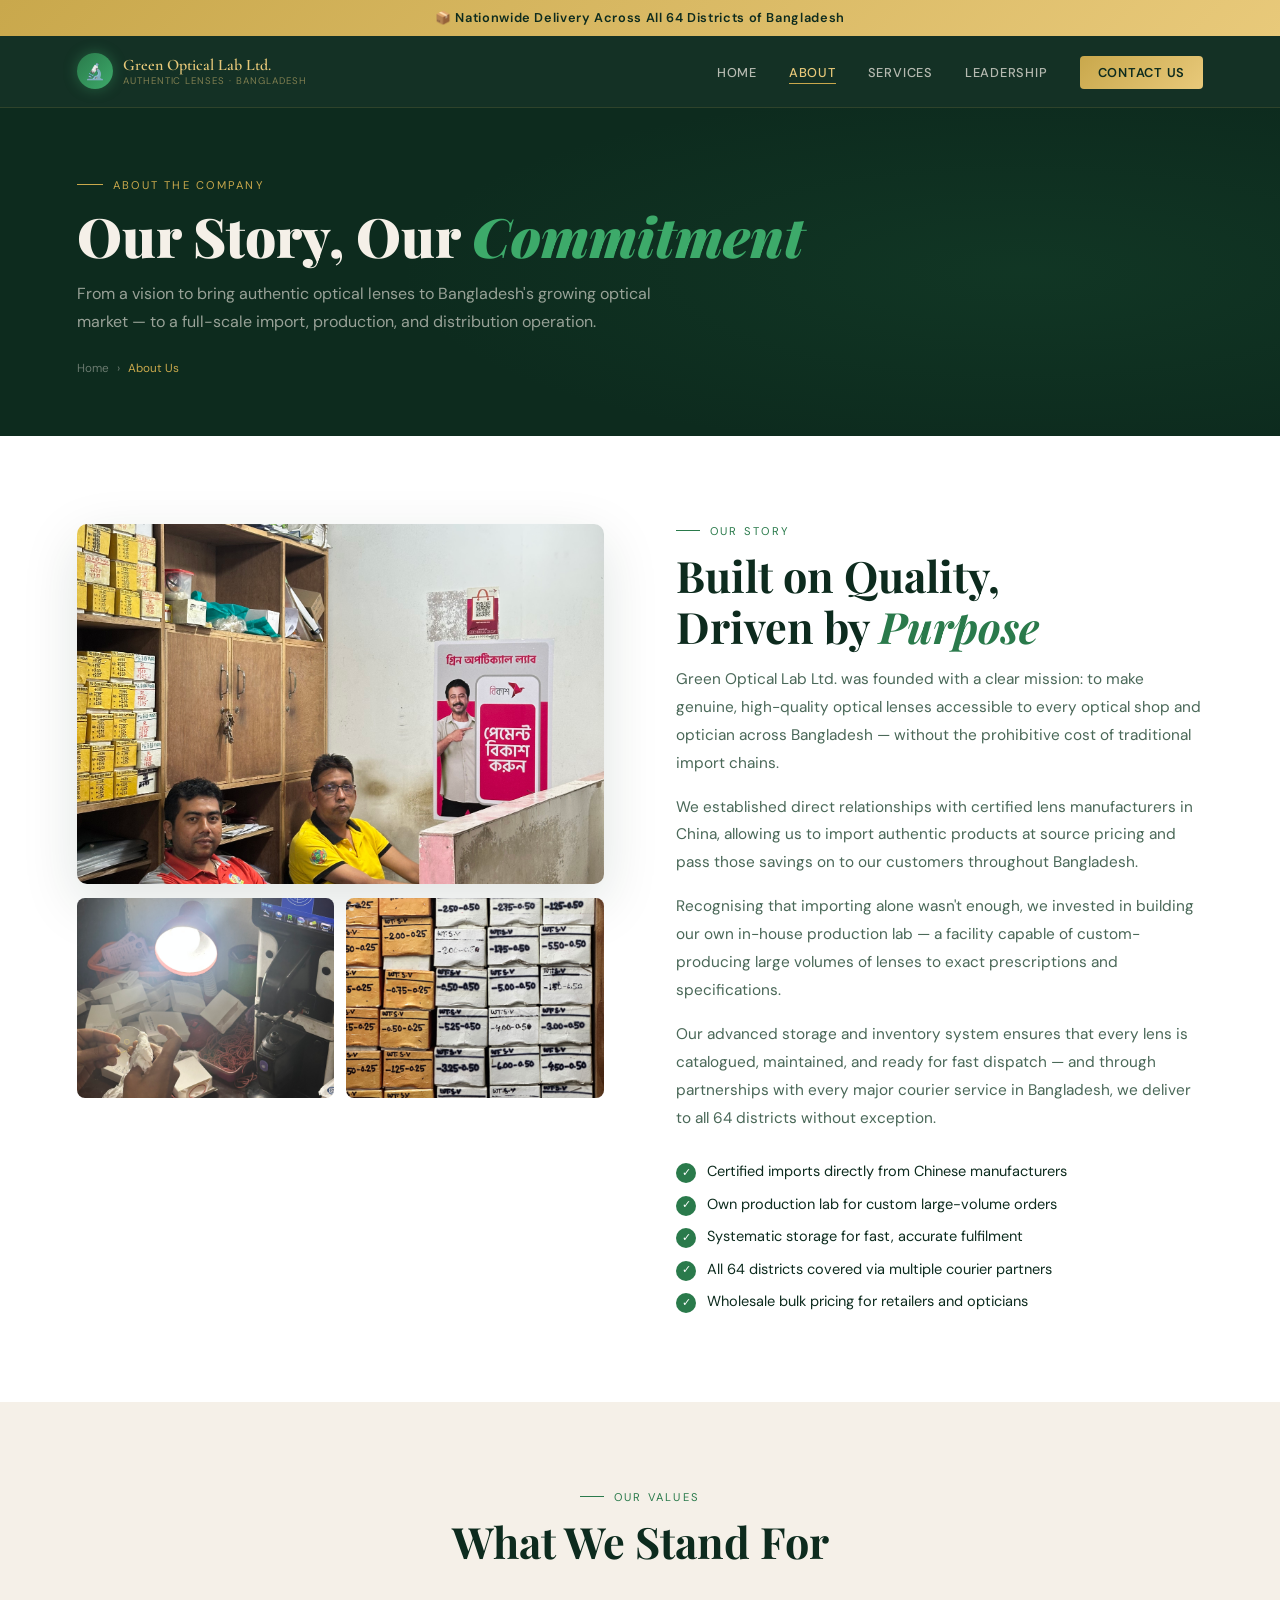
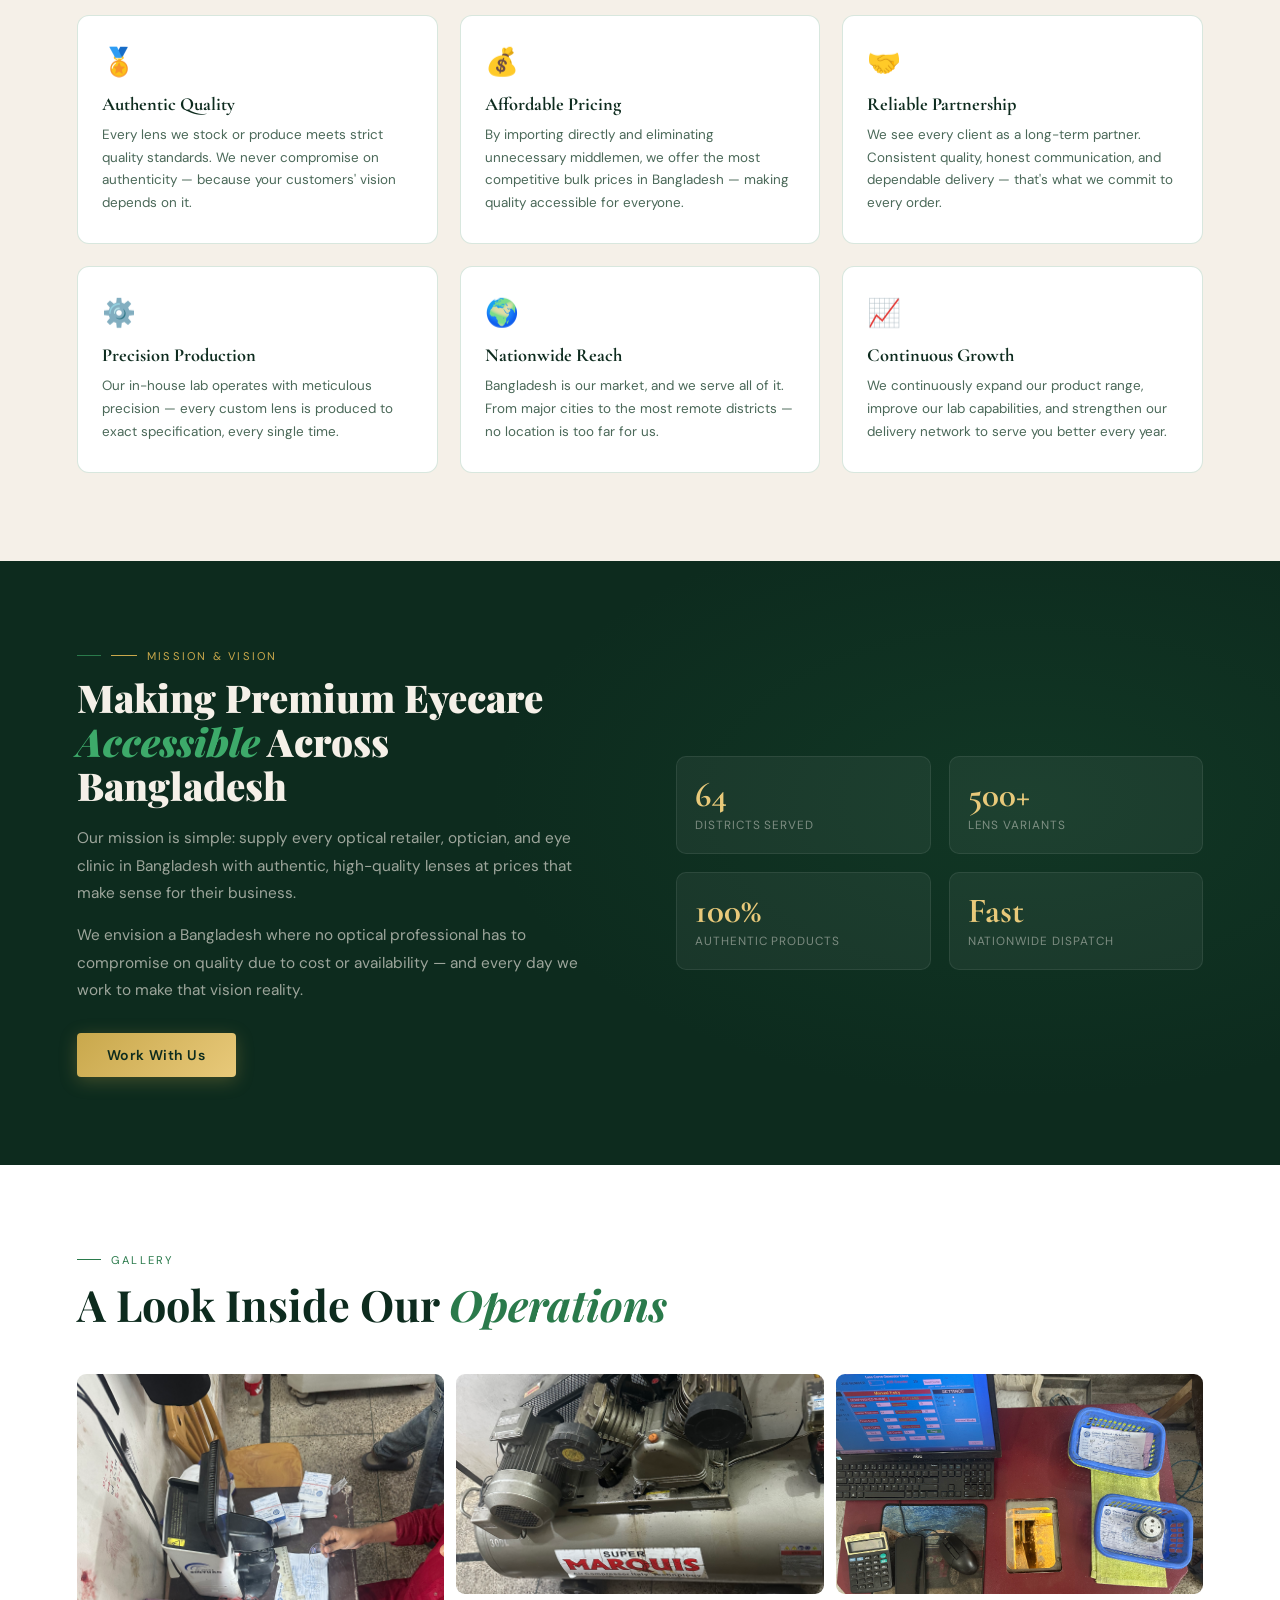
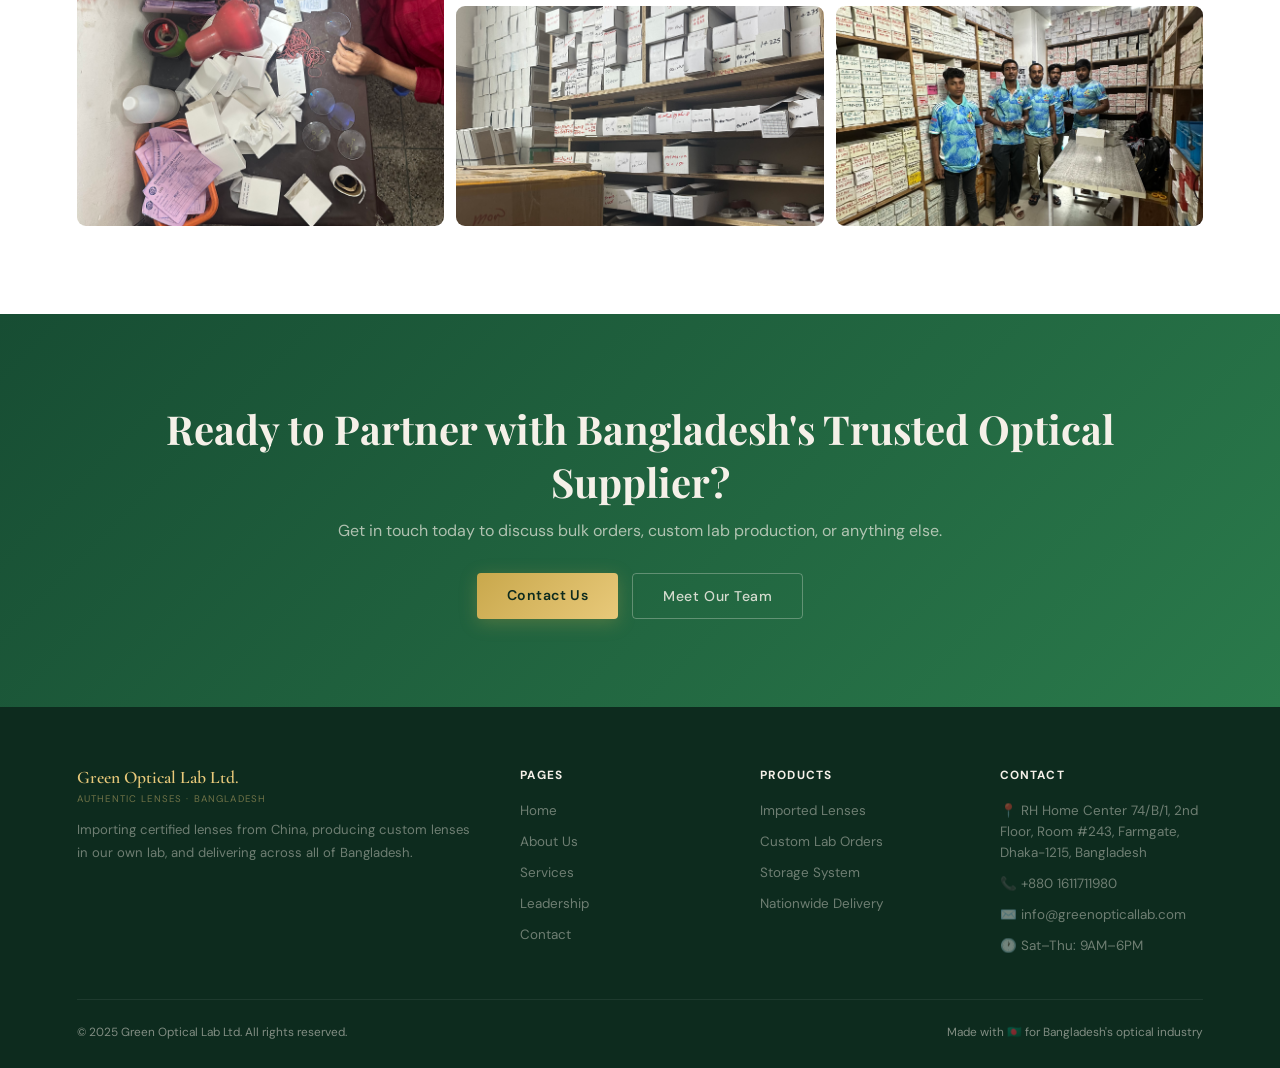
==== commit 14b5ffe8: "updated phone numbers" ====
--- a/about.html
+++ b/about.html
@@ -284,8 +284,8 @@
       <div class="footer-col">
         <h4>Contact</h4>
         <ul>
-          <li><a href="#">📍 Your Address, BD</a></li>
-          <li><a href="#">📞 +880 XXXX-XXXXXX</a></li>
+          <li><a href="#">📍 RH Home Center 74/B/1, 2nd Floor, Room #243, Farmgate, Dhaka-1215, Bangladesh</a></li>
+          <li><a href="tel:+8801611711980">📞 +880 1611711980</a></li>
           <li><a href="#">✉️ info@greenopticallab.com</a></li>
           <li><a href="#">🕐 Sat–Thu: 9AM–6PM</a></li>
         </ul>
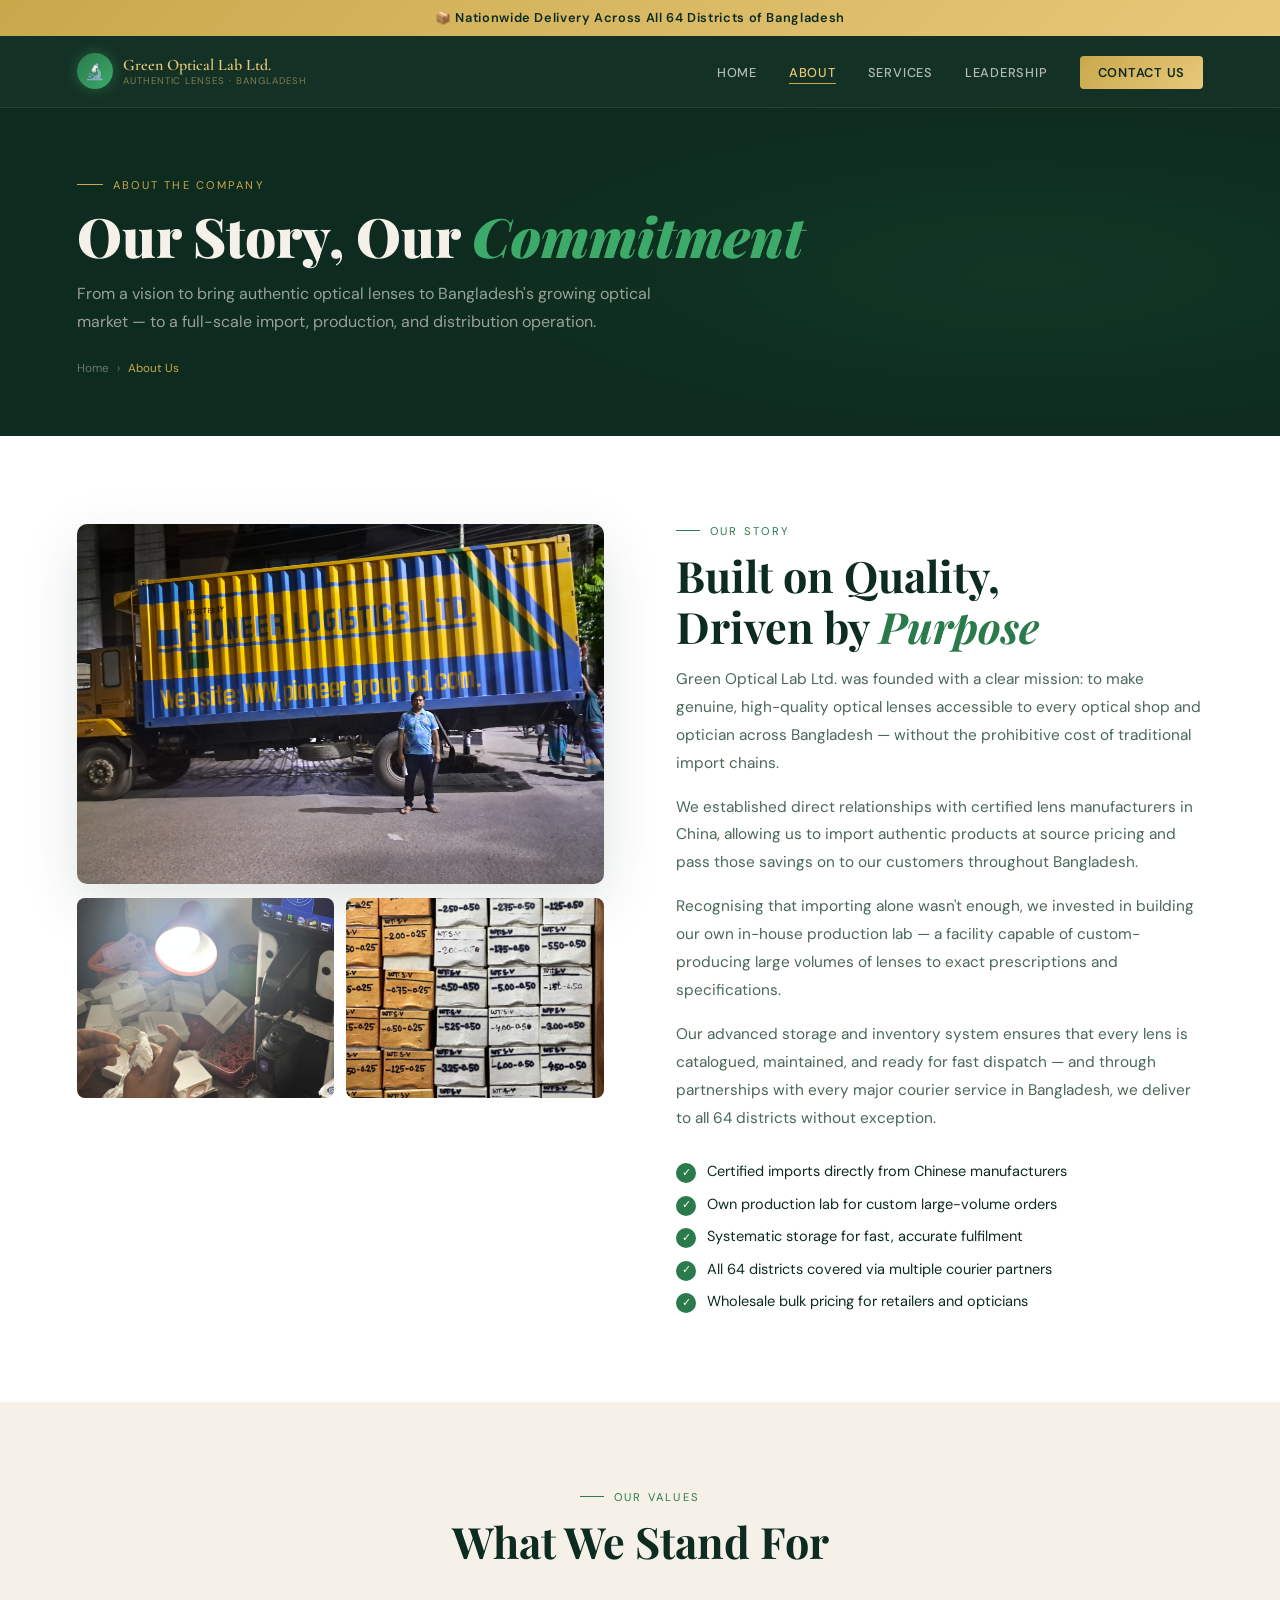
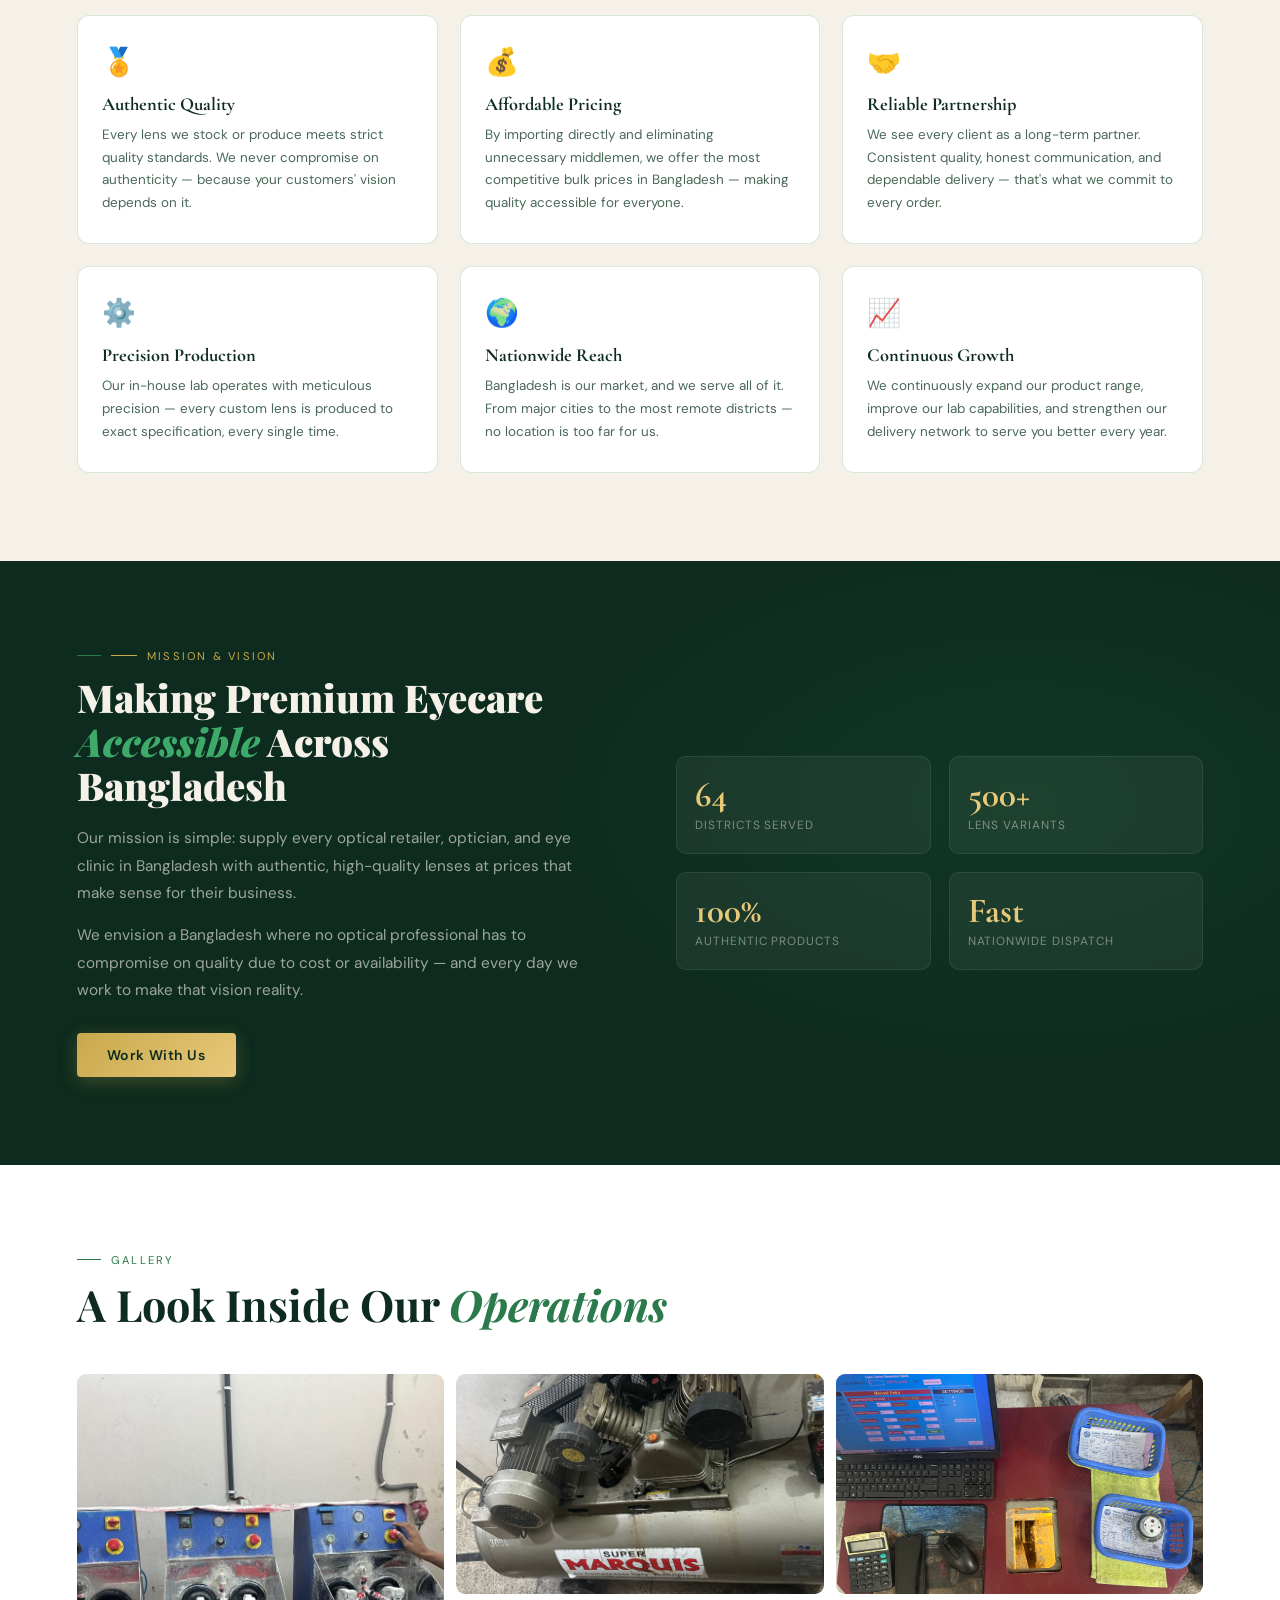
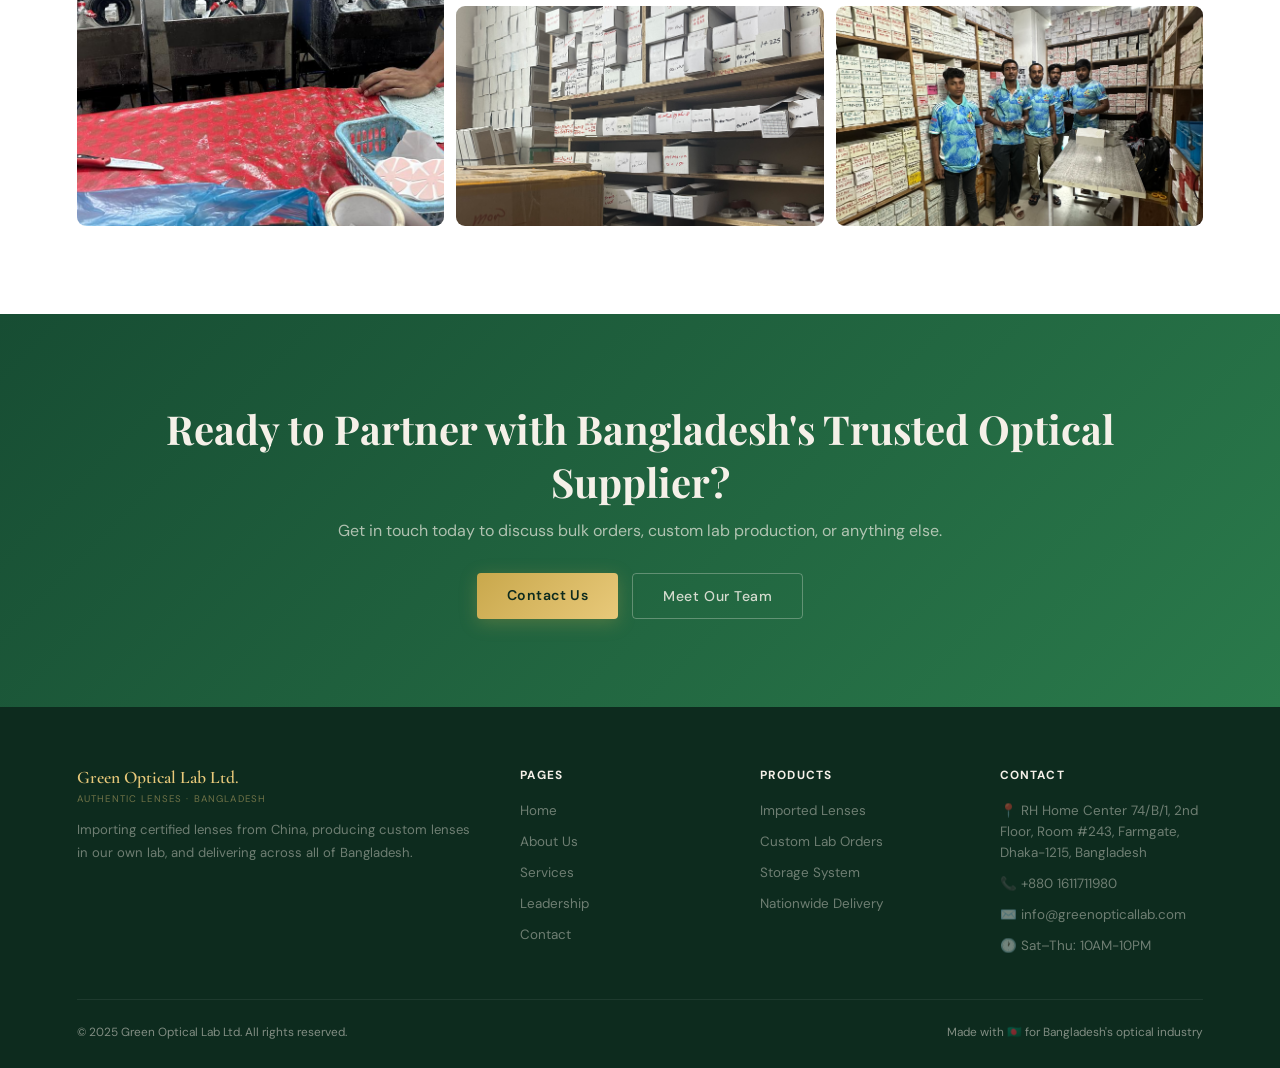
==== commit 11d7e448: "replaced the unwanted photos and sections" ====
--- a/about.html
+++ b/about.html
@@ -1,303 +1,294 @@
 <!DOCTYPE html>
 <html lang="en">
+
 <head>
-  <meta charset="UTF-8"/>
-  <meta name="viewport" content="width=device-width, initial-scale=1.0"/>
+  <meta charset="UTF-8" />
+  <meta name="viewport" content="width=device-width, initial-scale=1.0" />
   <title>About Us — Green Optical Lab Ltd.</title>
-  <meta name="description" content="Learn about Green Optical Lab Ltd., Bangladesh's trusted optical lens supplier — our story, values, and commitment to quality.">
+  <meta name="description"
+    content="Learn about Green Optical Lab Ltd., Bangladesh's trusted optical lens supplier — our story, values, and commitment to quality.">
   <link rel="preconnect" href="https://fonts.googleapis.com">
-  <link href="https://fonts.googleapis.com/css2?family=Cormorant+Garamond:ital,wght@0,400;0,600;0,700;1,400&family=DM+Sans:wght@300;400;500;600&family=Playfair+Display:wght@700;900&display=swap" rel="stylesheet">
+  <link
+    href="https://fonts.googleapis.com/css2?family=Cormorant+Garamond:ital,wght@0,400;0,600;0,700;1,400&family=DM+Sans:wght@300;400;500;600&family=Playfair+Display:wght@700;900&display=swap"
+    rel="stylesheet">
   <link rel="stylesheet" href="css/style.css">
   <link rel="stylesheet" href="css/about.css">
 </head>
+
 <body>
 
-<div class="ribbon">📦 Nationwide Delivery Across All 64 Districts of Bangladesh</div>
-
-<nav id="navbar">
-  <a href="index.html" class="nav-logo">
-    <div class="nav-logo-icon">🔬</div>
-    <div class="nav-logo-text">
-      Green Optical Lab Ltd.
-      <small>Authentic Lenses · Bangladesh</small>
-    </div>
-  </a>
-  <ul class="nav-links" id="navLinks">
-    <li><a href="index.html">Home</a></li>
-    <li><a href="about.html">About</a></li>
-    <li><a href="services.html">Services</a></li>
-    <li><a href="leadership.html">Leadership</a></li>
-    <li><a href="contact.html" class="nav-cta">Contact Us</a></li>
-  </ul>
-  <button class="hamburger" onclick="toggleNav()" aria-label="Menu">
-    <span></span><span></span><span></span>
-  </button>
-</nav>
-
-<!-- PAGE HERO -->
-<div class="page-hero">
-  <div class="page-hero-inner">
-    <div class="page-hero-eyebrow">About the Company</div>
-    <h1>Our Story, Our <em>Commitment</em></h1>
-    <p>From a vision to bring authentic optical lenses to Bangladesh's growing optical market — to a full-scale import, production, and distribution operation.</p>
-    <div class="breadcrumb">
-      <a href="index.html">Home</a> › <span>About Us</span>
+  <div class="ribbon">📦 Nationwide Delivery Across All 64 Districts of Bangladesh</div>
+
+  <nav id="navbar">
+    <a href="index.html" class="nav-logo">
+      <div class="nav-logo-icon">🔬</div>
+      <div class="nav-logo-text">
+        Green Optical Lab Ltd.
+        <small>Authentic Lenses · Bangladesh</small>
+      </div>
+    </a>
+    <ul class="nav-links" id="navLinks">
+      <li><a href="index.html">Home</a></li>
+      <li><a href="about.html">About</a></li>
+      <li><a href="services.html">Services</a></li>
+      <li><a href="leadership.html">Leadership</a></li>
+      <li><a href="contact.html" class="nav-cta">Contact Us</a></li>
+    </ul>
+    <button class="hamburger" onclick="toggleNav()" aria-label="Menu">
+      <span></span><span></span><span></span>
+    </button>
+  </nav>
+
+  <!-- PAGE HERO -->
+  <div class="page-hero">
+    <div class="page-hero-inner">
+      <div class="page-hero-eyebrow">About the Company</div>
+      <h1>Our Story, Our <em>Commitment</em></h1>
+      <p>From a vision to bring authentic optical lenses to Bangladesh's growing optical market — to a full-scale
+        import, production, and distribution operation.</p>
+      <div class="breadcrumb">
+        <a href="index.html">Home</a> › <span>About Us</span>
+      </div>
     </div>
   </div>
-</div>
-
-<!-- STORY -->
-<section class="story">
-  <div class="container">
-    <div class="story-grid">
+
+  <!-- STORY -->
+  <section class="story">
+    <div class="container">
+      <div class="story-grid">
+        <div class="fade-up">
+          <div class="story-img-main">
+            <img src="./{css,js,images}/IMG_0311.JPG" alt="Green Optical Lab company facility" class="img-main"
+              width="700" height="525">
+          </div>
+          <div class="story-img-row">
+            <div class="story-img-small">
+              <img src="./{css,js,images}/IMG_0301.jpg" alt="In-house optical lab" class="img-accent" width="400"
+                height="400">
+            </div>
+            <div class="story-img-small">
+              <img src="./{css,js,images}/IMG_0275.jpg" alt="Optical lens products" class="img-accent" width="400"
+                height="400">
+            </div>
+          </div>
+        </div>
+
+        <div class="story-text fade-up" style="transition-delay:.15s">
+          <div class="section-label">Our Story</div>
+          <h2 class="section-title">Built on Quality,<br>Driven by <em>Purpose</em></h2>
+          <p>
+            <!-- REPLACE with your actual company story -->
+            Green Optical Lab Ltd. was founded with a clear mission: to make genuine, high-quality optical lenses
+            accessible to every optical shop and optician across Bangladesh — without the prohibitive cost of
+            traditional import chains.
+          </p>
+          <p>
+            We established direct relationships with certified lens manufacturers in China, allowing us to import
+            authentic products at source pricing and pass those savings on to our customers throughout Bangladesh.
+          </p>
+          <p>
+            Recognising that importing alone wasn't enough, we invested in building our own in-house production lab — a
+            facility capable of custom-producing large volumes of lenses to exact prescriptions and specifications.
+          </p>
+          <p>
+            Our advanced storage and inventory system ensures that every lens is catalogued, maintained, and ready for
+            fast dispatch — and through partnerships with every major courier service in Bangladesh, we deliver to all
+            64 districts without exception.
+          </p>
+          <ul class="check-list" style="margin-top:28px;">
+            <li>Certified imports directly from Chinese manufacturers</li>
+            <li>Own production lab for custom large-volume orders</li>
+            <li>Systematic storage for fast, accurate fulfilment</li>
+            <li>All 64 districts covered via multiple courier partners</li>
+            <li>Wholesale bulk pricing for retailers and opticians</li>
+          </ul>
+        </div>
+      </div>
+    </div>
+  </section>
+
+  <!-- VALUES -->
+  <section class="values">
+    <div class="container">
+      <div style="text-align:center;">
+        <div class="section-label" style="justify-content:center;">Our Values</div>
+        <h2 class="section-title" style="text-align:center;">What We Stand For</h2>
+      </div>
+      <div class="values-grid">
+        <div class="value-card fade-up">
+          <div class="value-icon">🏅</div>
+          <h3>Authentic Quality</h3>
+          <p>Every lens we stock or produce meets strict quality standards. We never compromise on authenticity —
+            because your customers' vision depends on it.</p>
+        </div>
+        <div class="value-card fade-up" style="transition-delay:.1s">
+          <div class="value-icon">💰</div>
+          <h3>Affordable Pricing</h3>
+          <p>By importing directly and eliminating unnecessary middlemen, we offer the most competitive bulk prices in
+            Bangladesh — making quality accessible for everyone.</p>
+        </div>
+        <div class="value-card fade-up" style="transition-delay:.2s">
+          <div class="value-icon">🤝</div>
+          <h3>Reliable Partnership</h3>
+          <p>We see every client as a long-term partner. Consistent quality, honest communication, and dependable
+            delivery — that's what we commit to every order.</p>
+        </div>
+        <div class="value-card fade-up" style="transition-delay:.1s">
+          <div class="value-icon">⚙️</div>
+          <h3>Precision Production</h3>
+          <p>Our in-house lab operates with meticulous precision — every custom lens is produced to exact specification,
+            every single time.</p>
+        </div>
+        <div class="value-card fade-up" style="transition-delay:.2s">
+          <div class="value-icon">🌍</div>
+          <h3>Nationwide Reach</h3>
+          <p>Bangladesh is our market, and we serve all of it. From major cities to the most remote districts — no
+            location is too far for us.</p>
+        </div>
+        <div class="value-card fade-up" style="transition-delay:.3s">
+          <div class="value-icon">📈</div>
+          <h3>Continuous Growth</h3>
+          <p>We continuously expand our product range, improve our lab capabilities, and strengthen our delivery network
+            to serve you better every year.</p>
+        </div>
+      </div>
+    </div>
+  </section>
+
+  <!-- MISSION / STATS -->
+  <div class="mission">
+    <div class="mission-inner">
       <div class="fade-up">
-        <div class="story-img-main">
-          <img
-            src="./{css,js,images}/IMG_0248.jpg"
-            alt="Green Optical Lab company facility"
-            class="img-main"
-            width="700" height="525"
-          >
-        </div>
-        <div class="story-img-row">
-          <div class="story-img-small">
-            <img
-              src="./{css,js,images}/IMG_0301.jpg"
-              alt="In-house optical lab"
-              class="img-accent"
-              width="400" height="400"
-            >
-          </div>
-          <div class="story-img-small">
-            <img
-              src="./{css,js,images}/IMG_0275.jpg"
-              alt="Optical lens products"
-              class="img-accent"
-              width="400" height="400"
-            >
-          </div>
-        </div>
-      </div>
-
-      <div class="story-text fade-up" style="transition-delay:.15s">
-        <div class="section-label">Our Story</div>
-        <h2 class="section-title">Built on Quality,<br>Driven by <em>Purpose</em></h2>
-        <p>
-          <!-- REPLACE with your actual company story -->
-          Green Optical Lab Ltd. was founded with a clear mission: to make genuine, high-quality optical lenses accessible to every optical shop and optician across Bangladesh — without the prohibitive cost of traditional import chains.
-        </p>
-        <p>
-          We established direct relationships with certified lens manufacturers in China, allowing us to import authentic products at source pricing and pass those savings on to our customers throughout Bangladesh.
-        </p>
-        <p>
-          Recognising that importing alone wasn't enough, we invested in building our own in-house production lab — a facility capable of custom-producing large volumes of lenses to exact prescriptions and specifications.
-        </p>
-        <p>
-          Our advanced storage and inventory system ensures that every lens is catalogued, maintained, and ready for fast dispatch — and through partnerships with every major courier service in Bangladesh, we deliver to all 64 districts without exception.
-        </p>
-        <ul class="check-list" style="margin-top:28px;">
-          <li>Certified imports directly from Chinese manufacturers</li>
-          <li>Own production lab for custom large-volume orders</li>
-          <li>Systematic storage for fast, accurate fulfilment</li>
-          <li>All 64 districts covered via multiple courier partners</li>
-          <li>Wholesale bulk pricing for retailers and opticians</li>
-        </ul>
+        <div class="section-label" style="color:var(--gold)"><span
+            style="width:26px;height:1px;background:var(--gold);display:block;"></span>Mission & Vision</div>
+        <h2>Making Premium Eyecare <em>Accessible</em> Across Bangladesh</h2>
+        <p>Our mission is simple: supply every optical retailer, optician, and eye clinic in Bangladesh with authentic,
+          high-quality lenses at prices that make sense for their business.</p>
+        <p>We envision a Bangladesh where no optical professional has to compromise on quality due to cost or
+          availability — and every day we work to make that vision reality.</p>
+        <a href="contact.html" class="btn-primary" style="margin-top:14px;">Work With Us</a>
+      </div>
+      <div class="mission-stats fade-up" style="transition-delay:.15s">
+        <div class="m-stat">
+          <div class="m-stat-num">64</div>
+          <div class="m-stat-label">Districts Served</div>
+        </div>
+        <div class="m-stat">
+          <div class="m-stat-num">500+</div>
+          <div class="m-stat-label">Lens Variants</div>
+        </div>
+        <div class="m-stat">
+          <div class="m-stat-num">100%</div>
+          <div class="m-stat-label">Authentic Products</div>
+        </div>
+        <div class="m-stat">
+          <div class="m-stat-num">Fast</div>
+          <div class="m-stat-label">Nationwide Dispatch</div>
+        </div>
       </div>
     </div>
   </div>
-</section>
-
-<!-- VALUES -->
-<section class="values">
-  <div class="container">
-    <div style="text-align:center;">
-      <div class="section-label" style="justify-content:center;">Our Values</div>
-      <h2 class="section-title" style="text-align:center;">What We Stand For</h2>
-    </div>
-    <div class="values-grid">
-      <div class="value-card fade-up">
-        <div class="value-icon">🏅</div>
-        <h3>Authentic Quality</h3>
-        <p>Every lens we stock or produce meets strict quality standards. We never compromise on authenticity — because your customers' vision depends on it.</p>
-      </div>
-      <div class="value-card fade-up" style="transition-delay:.1s">
-        <div class="value-icon">💰</div>
-        <h3>Affordable Pricing</h3>
-        <p>By importing directly and eliminating unnecessary middlemen, we offer the most competitive bulk prices in Bangladesh — making quality accessible for everyone.</p>
-      </div>
-      <div class="value-card fade-up" style="transition-delay:.2s">
-        <div class="value-icon">🤝</div>
-        <h3>Reliable Partnership</h3>
-        <p>We see every client as a long-term partner. Consistent quality, honest communication, and dependable delivery — that's what we commit to every order.</p>
-      </div>
-      <div class="value-card fade-up" style="transition-delay:.1s">
-        <div class="value-icon">⚙️</div>
-        <h3>Precision Production</h3>
-        <p>Our in-house lab operates with meticulous precision — every custom lens is produced to exact specification, every single time.</p>
-      </div>
-      <div class="value-card fade-up" style="transition-delay:.2s">
-        <div class="value-icon">🌍</div>
-        <h3>Nationwide Reach</h3>
-        <p>Bangladesh is our market, and we serve all of it. From major cities to the most remote districts — no location is too far for us.</p>
-      </div>
-      <div class="value-card fade-up" style="transition-delay:.3s">
-        <div class="value-icon">📈</div>
-        <h3>Continuous Growth</h3>
-        <p>We continuously expand our product range, improve our lab capabilities, and strengthen our delivery network to serve you better every year.</p>
+
+  <!-- GALLERY -->
+  <section class="gallery">
+    <div class="container">
+      <div class="section-label">Gallery</div>
+      <h2 class="section-title">A Look Inside Our <em>Operations</em></h2>
+
+      <div class="gallery-grid">
+        <div class="g-item fade-up">
+          <!-- REPLACE src: wide facility / operations shot — recommended 600×454px -->
+          <img src="./{css,js,images}/WhatsApp Image 2026-05-21 at 1.45.10 PM.jpeg"
+            alt="Green Optical Lab production facility" class="img-gallery-feature" width="600" height="454">
+          <div class="g-cap">Our Production Facility</div>
+        </div>
+        <div class="g-item fade-up" style="transition-delay:.08s">
+          <!-- REPLACE src: lab equipment photo — recommended 600×220px -->
+          <img src="./{css,js,images}/IMG_0283.jpg" alt="In-house lab equipment" class="img-gallery" width="600"
+            height="220">
+          <div class="g-cap">In-House Lab</div>
+        </div>
+        <div class="g-item fade-up" style="transition-delay:.12s">
+          <!-- REPLACE src: imported products display — recommended 600×220px -->
+          <img src="./{css,js,images}/IMG_0305.jpg" alt="Imported authentic lenses" class="img-gallery" width="600"
+            height="220">
+          <div class="g-cap">Lab made lens</div>
+        </div>
+        <div class="g-item fade-up" style="transition-delay:.16s">
+          <!-- REPLACE src: storage system / shelving — recommended 600×220px -->
+          <img src="./{css,js,images}/IMG_0278.jpg" alt="Organized lens storage system" class="img-gallery" width="600"
+            height="220">
+          <div class="g-cap">Storage System</div>
+        </div>
+        <div class="g-item fade-up" style="transition-delay:.2s">
+          <!-- REPLACE src: team at work / packaging — recommended 600×220px -->
+          <img src="./{css,js,images}/IMG_0267.jpg" alt="Green Optical Lab team at work" class="img-gallery" width="600"
+            height="220">
+          <div class="g-cap">Our Team</div>
+        </div>
+      </div>
+    </div>
+  </section>
+
+  <!-- CTA -->
+  <div class="cta">
+    <div class="container">
+      <h2>Ready to Partner with Bangladesh's Trusted Optical Supplier?</h2>
+      <p>Get in touch today to discuss bulk orders, custom lab production, or anything else.</p>
+      <div style="display:flex;gap:14px;justify-content:center;flex-wrap:wrap;">
+        <a href="contact.html" class="btn-primary">Contact Us</a>
+        <a href="leadership.html" class="btn-outline-light">Meet Our Team</a>
       </div>
     </div>
   </div>
-</section>
-
-<!-- MISSION / STATS -->
-<div class="mission">
-  <div class="mission-inner">
-    <div class="fade-up">
-      <div class="section-label" style="color:var(--gold)"><span style="width:26px;height:1px;background:var(--gold);display:block;"></span>Mission & Vision</div>
-      <h2>Making Premium Eyecare <em>Accessible</em> Across Bangladesh</h2>
-      <p>Our mission is simple: supply every optical retailer, optician, and eye clinic in Bangladesh with authentic, high-quality lenses at prices that make sense for their business.</p>
-      <p>We envision a Bangladesh where no optical professional has to compromise on quality due to cost or availability — and every day we work to make that vision reality.</p>
-      <a href="contact.html" class="btn-primary" style="margin-top:14px;">Work With Us</a>
-    </div>
-    <div class="mission-stats fade-up" style="transition-delay:.15s">
-      <div class="m-stat">
-        <div class="m-stat-num">64</div>
-        <div class="m-stat-label">Districts Served</div>
-      </div>
-      <div class="m-stat">
-        <div class="m-stat-num">500+</div>
-        <div class="m-stat-label">Lens Variants</div>
-      </div>
-      <div class="m-stat">
-        <div class="m-stat-num">100%</div>
-        <div class="m-stat-label">Authentic Products</div>
-      </div>
-      <div class="m-stat">
-        <div class="m-stat-num">Fast</div>
-        <div class="m-stat-label">Nationwide Dispatch</div>
-      </div>
-    </div>
-  </div>
-</div>
-
-<!-- GALLERY -->
-<section class="gallery">
-  <div class="container">
-    <div class="section-label">Gallery</div>
-    <h2 class="section-title">A Look Inside Our <em>Operations</em></h2>
-
-    <div class="gallery-grid">
-      <div class="g-item fade-up">
-        <!-- REPLACE src: wide facility / operations shot — recommended 600×454px -->
-        <img
-          src="./{css,js,images}/IMG_0284.jpg"
-          alt="Green Optical Lab production facility"
-          class="img-gallery-feature"
-          width="600" height="454"
-        >
-        <div class="g-cap">Our Production Facility</div>
-      </div>
-      <div class="g-item fade-up" style="transition-delay:.08s">
-        <!-- REPLACE src: lab equipment photo — recommended 600×220px -->
-        <img
-          src="./{css,js,images}/IMG_0283.jpg"
-          alt="In-house lab equipment"
-          class="img-gallery"
-          width="600" height="220"
-        >
-        <div class="g-cap">In-House Lab</div>
-      </div>
-      <div class="g-item fade-up" style="transition-delay:.12s">
-        <!-- REPLACE src: imported products display — recommended 600×220px -->
-        <img
-          src="./{css,js,images}/IMG_0305.jpg"
-          alt="Imported authentic lenses"
-          class="img-gallery"
-          width="600" height="220"
-        >
-        <div class="g-cap">Lab made lens</div>
-      </div>
-      <div class="g-item fade-up" style="transition-delay:.16s">
-        <!-- REPLACE src: storage system / shelving — recommended 600×220px -->
-        <img
-          src="./{css,js,images}/IMG_0278.jpg"
-          alt="Organized lens storage system"
-          class="img-gallery"
-          width="600" height="220"
-        >
-        <div class="g-cap">Storage System</div>
-      </div>
-      <div class="g-item fade-up" style="transition-delay:.2s">
-        <!-- REPLACE src: team at work / packaging — recommended 600×220px -->
-        <img
-          src="./{css,js,images}/IMG_0267.jpg"
-          alt="Green Optical Lab team at work"
-          class="img-gallery"
-          width="600" height="220"
-        >
-        <div class="g-cap">Our Team</div>
-      </div>
-    </div>
-  </div>
-</section>
-
-<!-- CTA -->
-<div class="cta">
-  <div class="container">
-    <h2>Ready to Partner with Bangladesh's Trusted Optical Supplier?</h2>
-    <p>Get in touch today to discuss bulk orders, custom lab production, or anything else.</p>
-    <div style="display:flex;gap:14px;justify-content:center;flex-wrap:wrap;">
-      <a href="contact.html" class="btn-primary">Contact Us</a>
-      <a href="leadership.html" class="btn-outline-light">Meet Our Team</a>
-    </div>
-  </div>
-</div>
-
-<!-- FOOTER -->
-<footer>
-  <div class="container">
-    <div class="footer-top">
-      <div class="footer-brand">
-        <div class="footer-brand-text">Green Optical Lab Ltd.</div>
-        <div class="footer-brand-sub">Authentic Lenses · Bangladesh</div>
-        <p>Importing certified lenses from China, producing custom lenses in our own lab, and delivering across all of Bangladesh.</p>
-      </div>
-      <div class="footer-col">
-        <h4>Pages</h4>
-        <ul>
-          <li><a href="index.html">Home</a></li>
-          <li><a href="about.html">About Us</a></li>
-          <li><a href="services.html">Services</a></li>
-          <li><a href="leadership.html">Leadership</a></li>
-          <li><a href="contact.html">Contact</a></li>
-        </ul>
-      </div>
-      <div class="footer-col">
-        <h4>Products</h4>
-        <ul>
-          <li><a href="services.html#import">Imported Lenses</a></li>
-          <li><a href="services.html#lab">Custom Lab Orders</a></li>
-          <li><a href="services.html#storage">Storage System</a></li>
-          <li><a href="services.html#delivery">Nationwide Delivery</a></li>
-        </ul>
-      </div>
-      <div class="footer-col">
-        <h4>Contact</h4>
-        <ul>
-          <li><a href="#">📍 RH Home Center 74/B/1, 2nd Floor, Room #243, Farmgate, Dhaka-1215, Bangladesh</a></li>
-          <li><a href="tel:+8801611711980">📞 +880 1611711980</a></li>
-          <li><a href="#">✉️ info@greenopticallab.com</a></li>
-          <li><a href="#">🕐 Sat–Thu: 9AM–6PM</a></li>
-        </ul>
-      </div>
-    </div>
-    <div class="footer-bottom">
-      <span>© 2025 Green Optical Lab Ltd. All rights reserved.</span>
-      <span>Made with 🇧🇩 for Bangladesh's optical industry</span>
-    </div>
-  </div>
-</footer>
-
-<script src="js/main.js"></script>
+
+  <!-- FOOTER -->
+  <footer>
+    <div class="container">
+      <div class="footer-top">
+        <div class="footer-brand">
+          <div class="footer-brand-text">Green Optical Lab Ltd.</div>
+          <div class="footer-brand-sub">Authentic Lenses · Bangladesh</div>
+          <p>Importing certified lenses from China, producing custom lenses in our own lab, and delivering across all of
+            Bangladesh.</p>
+        </div>
+        <div class="footer-col">
+          <h4>Pages</h4>
+          <ul>
+            <li><a href="index.html">Home</a></li>
+            <li><a href="about.html">About Us</a></li>
+            <li><a href="services.html">Services</a></li>
+            <li><a href="leadership.html">Leadership</a></li>
+            <li><a href="contact.html">Contact</a></li>
+          </ul>
+        </div>
+        <div class="footer-col">
+          <h4>Products</h4>
+          <ul>
+            <li><a href="services.html#import">Imported Lenses</a></li>
+            <li><a href="services.html#lab">Custom Lab Orders</a></li>
+            <li><a href="services.html#storage">Storage System</a></li>
+            <li><a href="services.html#delivery">Nationwide Delivery</a></li>
+          </ul>
+        </div>
+        <div class="footer-col">
+          <h4>Contact</h4>
+          <ul>
+            <li><a href="#">📍 RH Home Center 74/B/1, 2nd Floor, Room #243, Farmgate, Dhaka-1215, Bangladesh</a></li>
+            <li><a href="tel:+8801611711980">📞 +880 1611711980</a></li>
+            <li><a href="#">✉️ info@greenopticallab.com</a></li>
+            <li><a href="#">🕐 Sat–Thu: 10AM-10PM</a></li>
+          </ul>
+        </div>
+      </div>
+      <div class="footer-bottom">
+        <span>© 2025 Green Optical Lab Ltd. All rights reserved.</span>
+        <span>Made with 🇧🇩 for Bangladesh's optical industry</span>
+      </div>
+    </div>
+  </footer>
+
+  <script src="js/main.js"></script>
 </body>
-</html>
+
+</html>
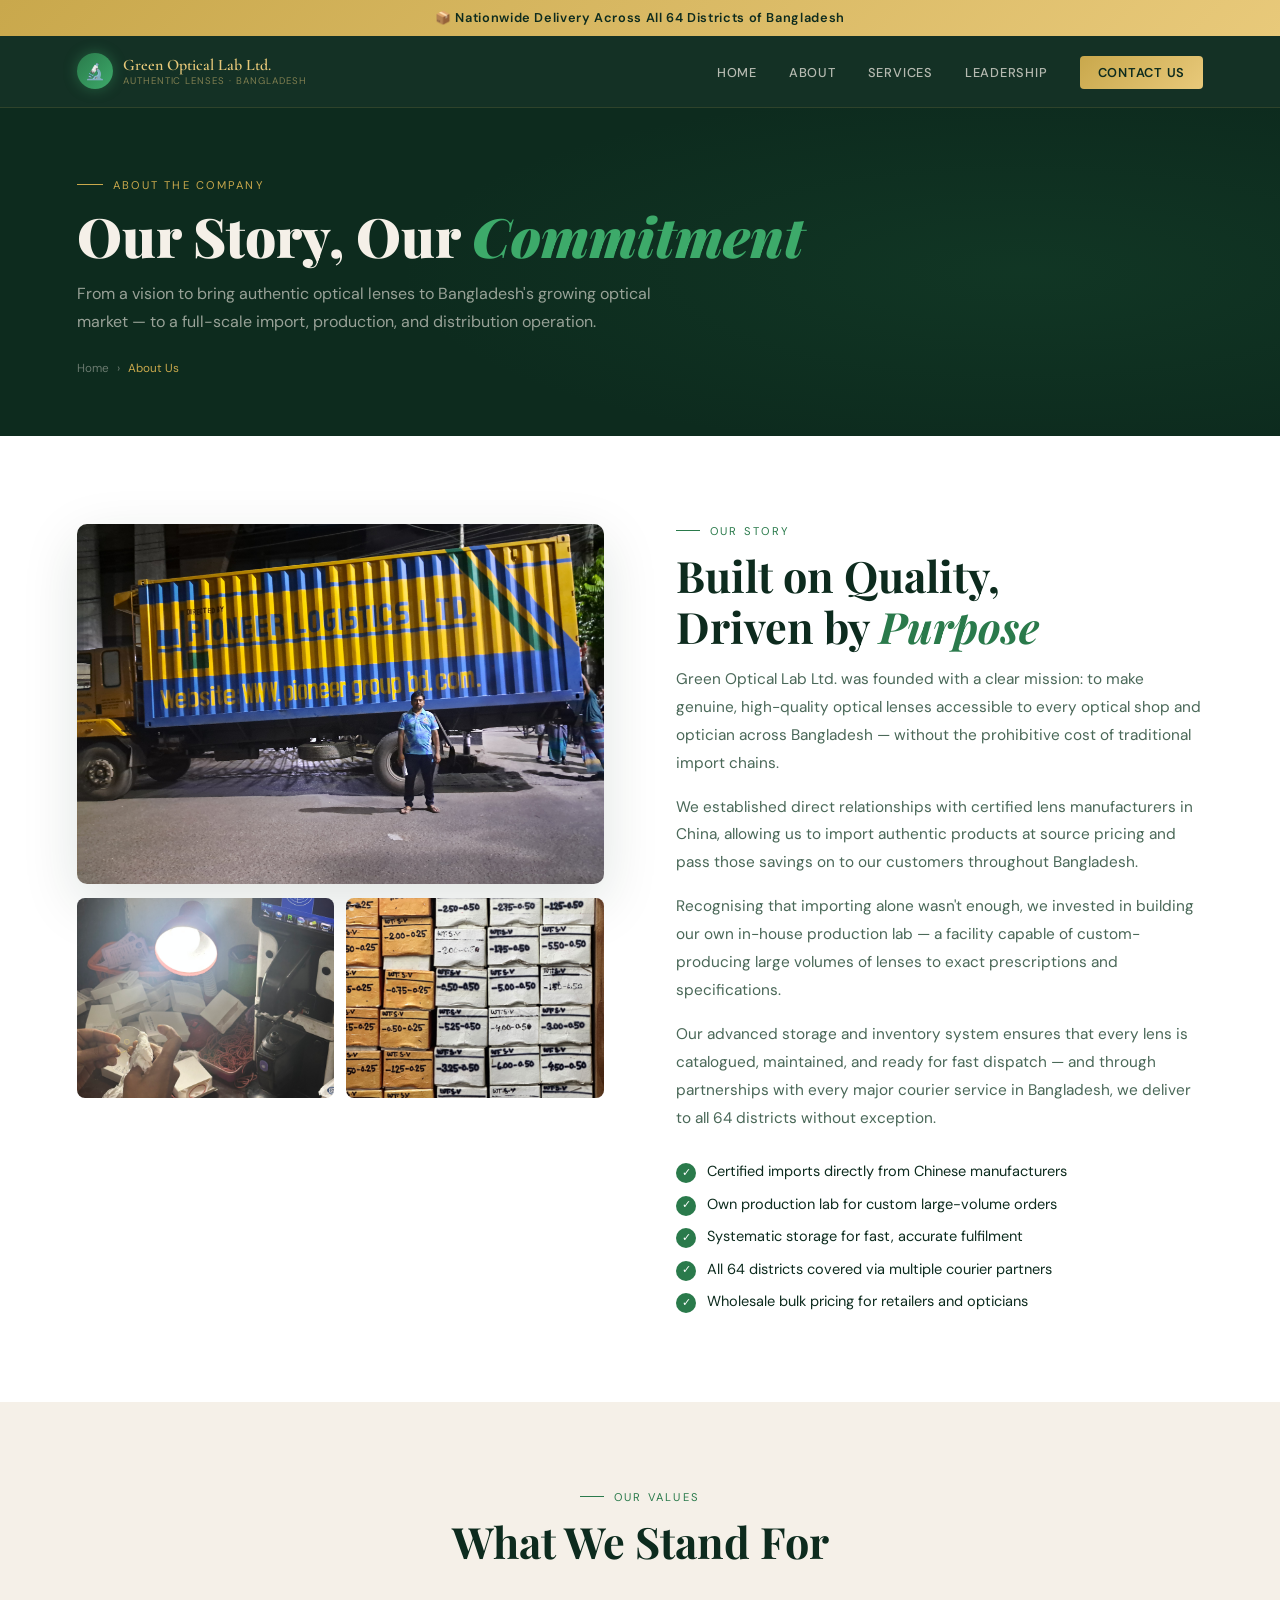
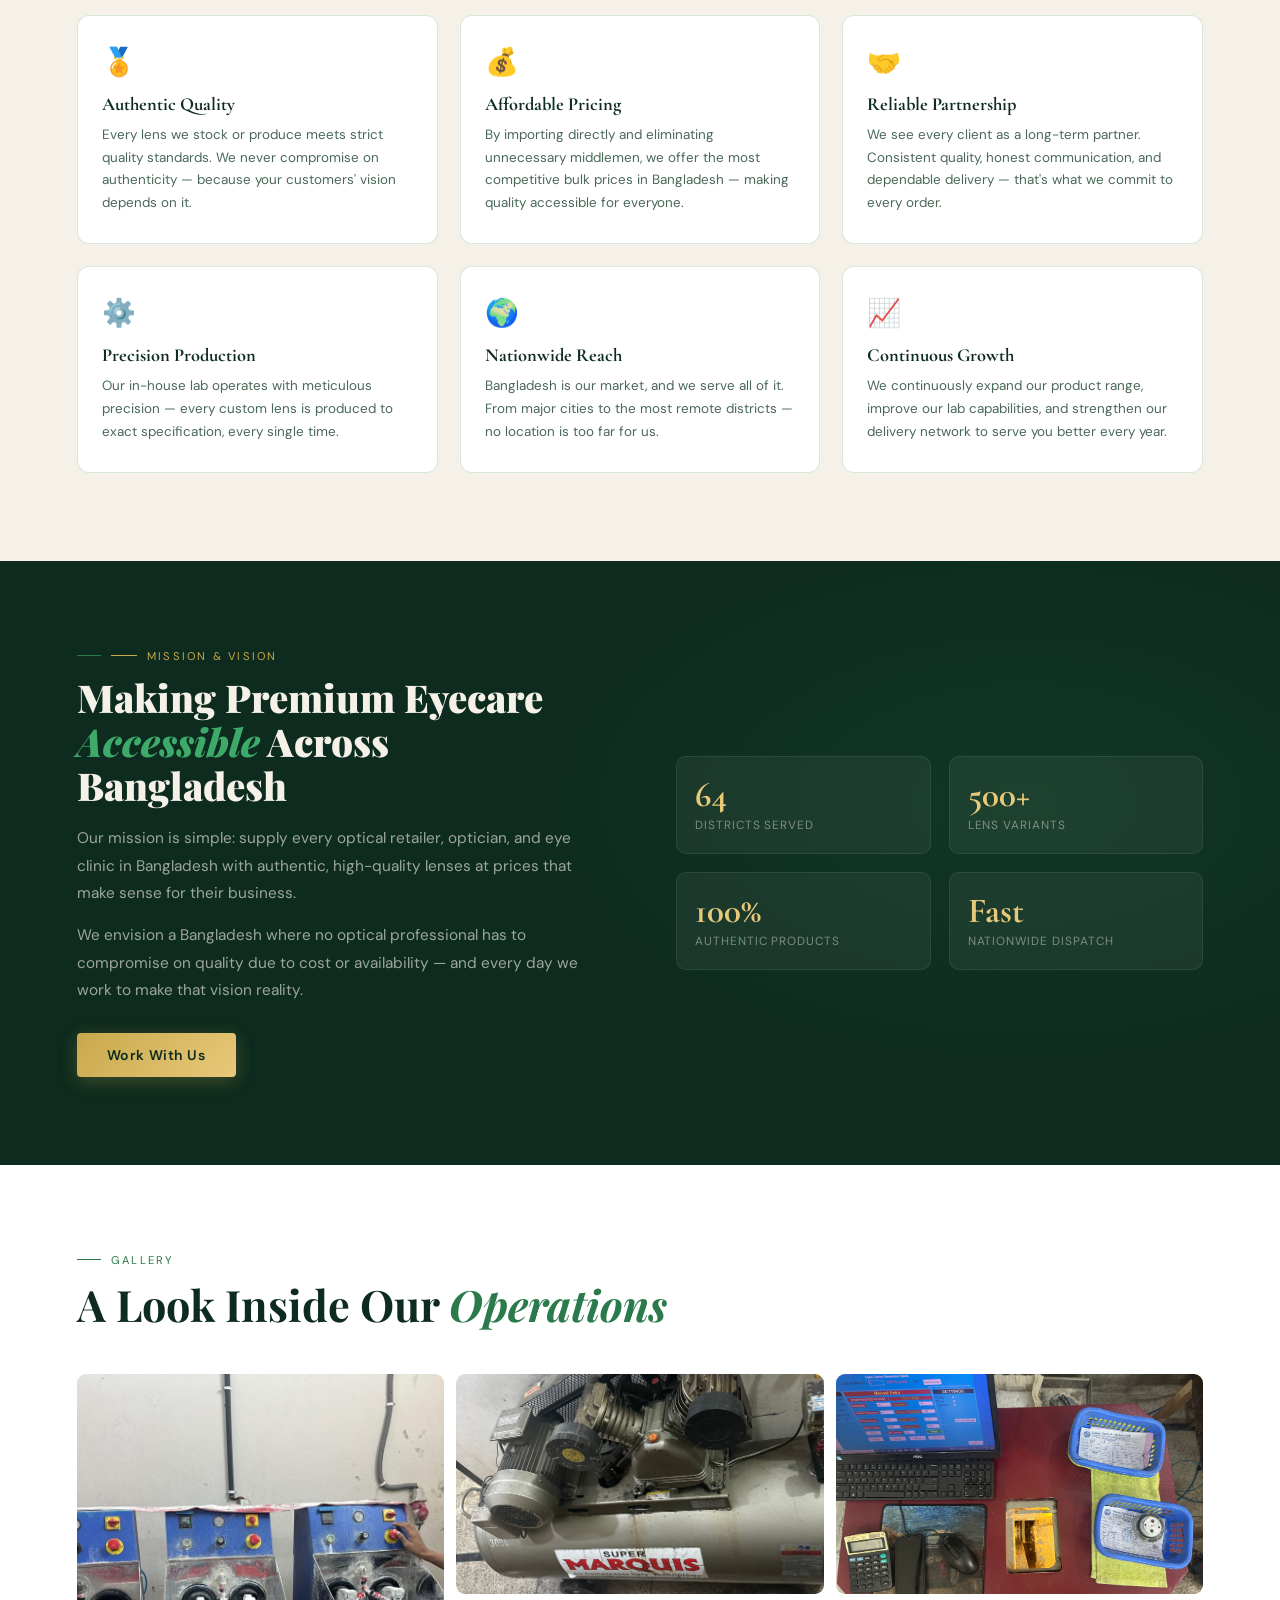
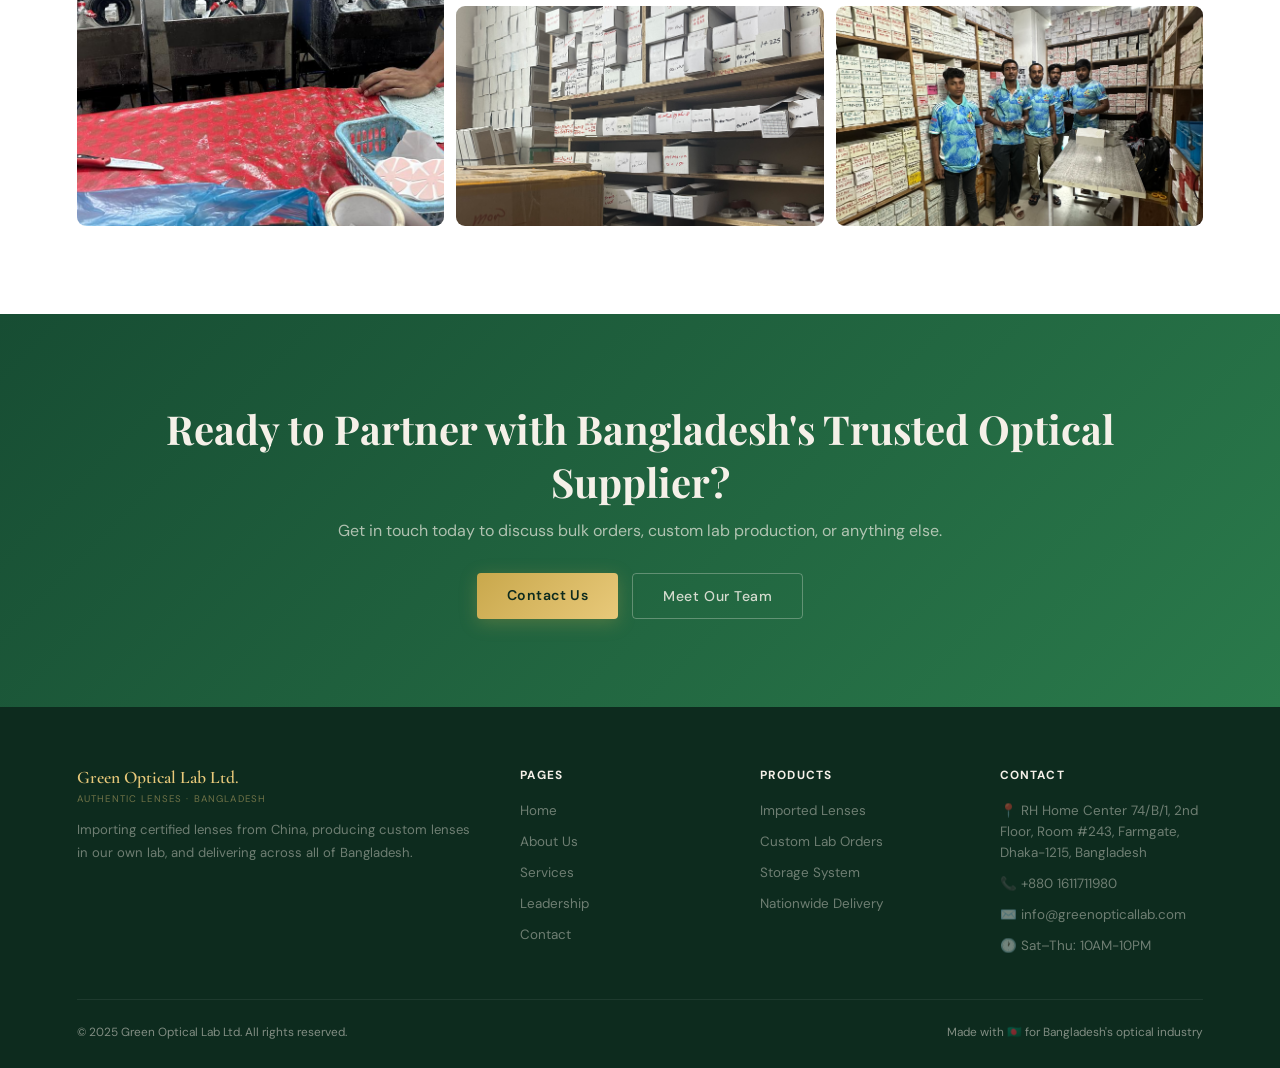
==== commit 92a1bec1: "finished" ====
--- a/about.html
+++ b/about.html
@@ -20,7 +20,7 @@
   <div class="ribbon">📦 Nationwide Delivery Across All 64 Districts of Bangladesh</div>
 
   <nav id="navbar">
-    <a href="index.html" class="nav-logo">
+    <a href="/" class="nav-logo">
       <div class="nav-logo-icon">🔬</div>
       <div class="nav-logo-text">
         Green Optical Lab Ltd.
@@ -28,11 +28,11 @@
       </div>
     </a>
     <ul class="nav-links" id="navLinks">
-      <li><a href="index.html">Home</a></li>
-      <li><a href="about.html">About</a></li>
-      <li><a href="services.html">Services</a></li>
-      <li><a href="leadership.html">Leadership</a></li>
-      <li><a href="contact.html" class="nav-cta">Contact Us</a></li>
+      <li><a href="/">Home</a></li>
+      <li><a href="/about">About</a></li>
+      <li><a href="/services">Services</a></li>
+      <li><a href="/leadership">Leadership</a></li>
+      <li><a href="/contact" class="nav-cta">Contact Us</a></li>
     </ul>
     <button class="hamburger" onclick="toggleNav()" aria-label="Menu">
       <span></span><span></span><span></span>
@@ -47,7 +47,7 @@
       <p>From a vision to bring authentic optical lenses to Bangladesh's growing optical market — to a full-scale
         import, production, and distribution operation.</p>
       <div class="breadcrumb">
-        <a href="index.html">Home</a> › <span>About Us</span>
+        <a href="/">Home</a> › <span>About Us</span>
       </div>
     </div>
   </div>
@@ -166,7 +166,7 @@
           high-quality lenses at prices that make sense for their business.</p>
         <p>We envision a Bangladesh where no optical professional has to compromise on quality due to cost or
           availability — and every day we work to make that vision reality.</p>
-        <a href="contact.html" class="btn-primary" style="margin-top:14px;">Work With Us</a>
+        <a href="/contact" class="btn-primary" style="margin-top:14px;">Work With Us</a>
       </div>
       <div class="mission-stats fade-up" style="transition-delay:.15s">
         <div class="m-stat">
@@ -236,8 +236,8 @@
       <h2>Ready to Partner with Bangladesh's Trusted Optical Supplier?</h2>
       <p>Get in touch today to discuss bulk orders, custom lab production, or anything else.</p>
       <div style="display:flex;gap:14px;justify-content:center;flex-wrap:wrap;">
-        <a href="contact.html" class="btn-primary">Contact Us</a>
-        <a href="leadership.html" class="btn-outline-light">Meet Our Team</a>
+        <a href="/contact" class="btn-primary">Contact Us</a>
+        <a href="/leadership" class="btn-outline-light">Meet Our Team</a>
       </div>
     </div>
   </div>
@@ -255,11 +255,11 @@
         <div class="footer-col">
           <h4>Pages</h4>
           <ul>
-            <li><a href="index.html">Home</a></li>
-            <li><a href="about.html">About Us</a></li>
-            <li><a href="services.html">Services</a></li>
-            <li><a href="leadership.html">Leadership</a></li>
-            <li><a href="contact.html">Contact</a></li>
+            <li><a href="/">Home</a></li>
+            <li><a href="/about">About Us</a></li>
+            <li><a href="/services">Services</a></li>
+            <li><a href="/leadership">Leadership</a></li>
+            <li><a href="/contact">Contact</a></li>
           </ul>
         </div>
         <div class="footer-col">
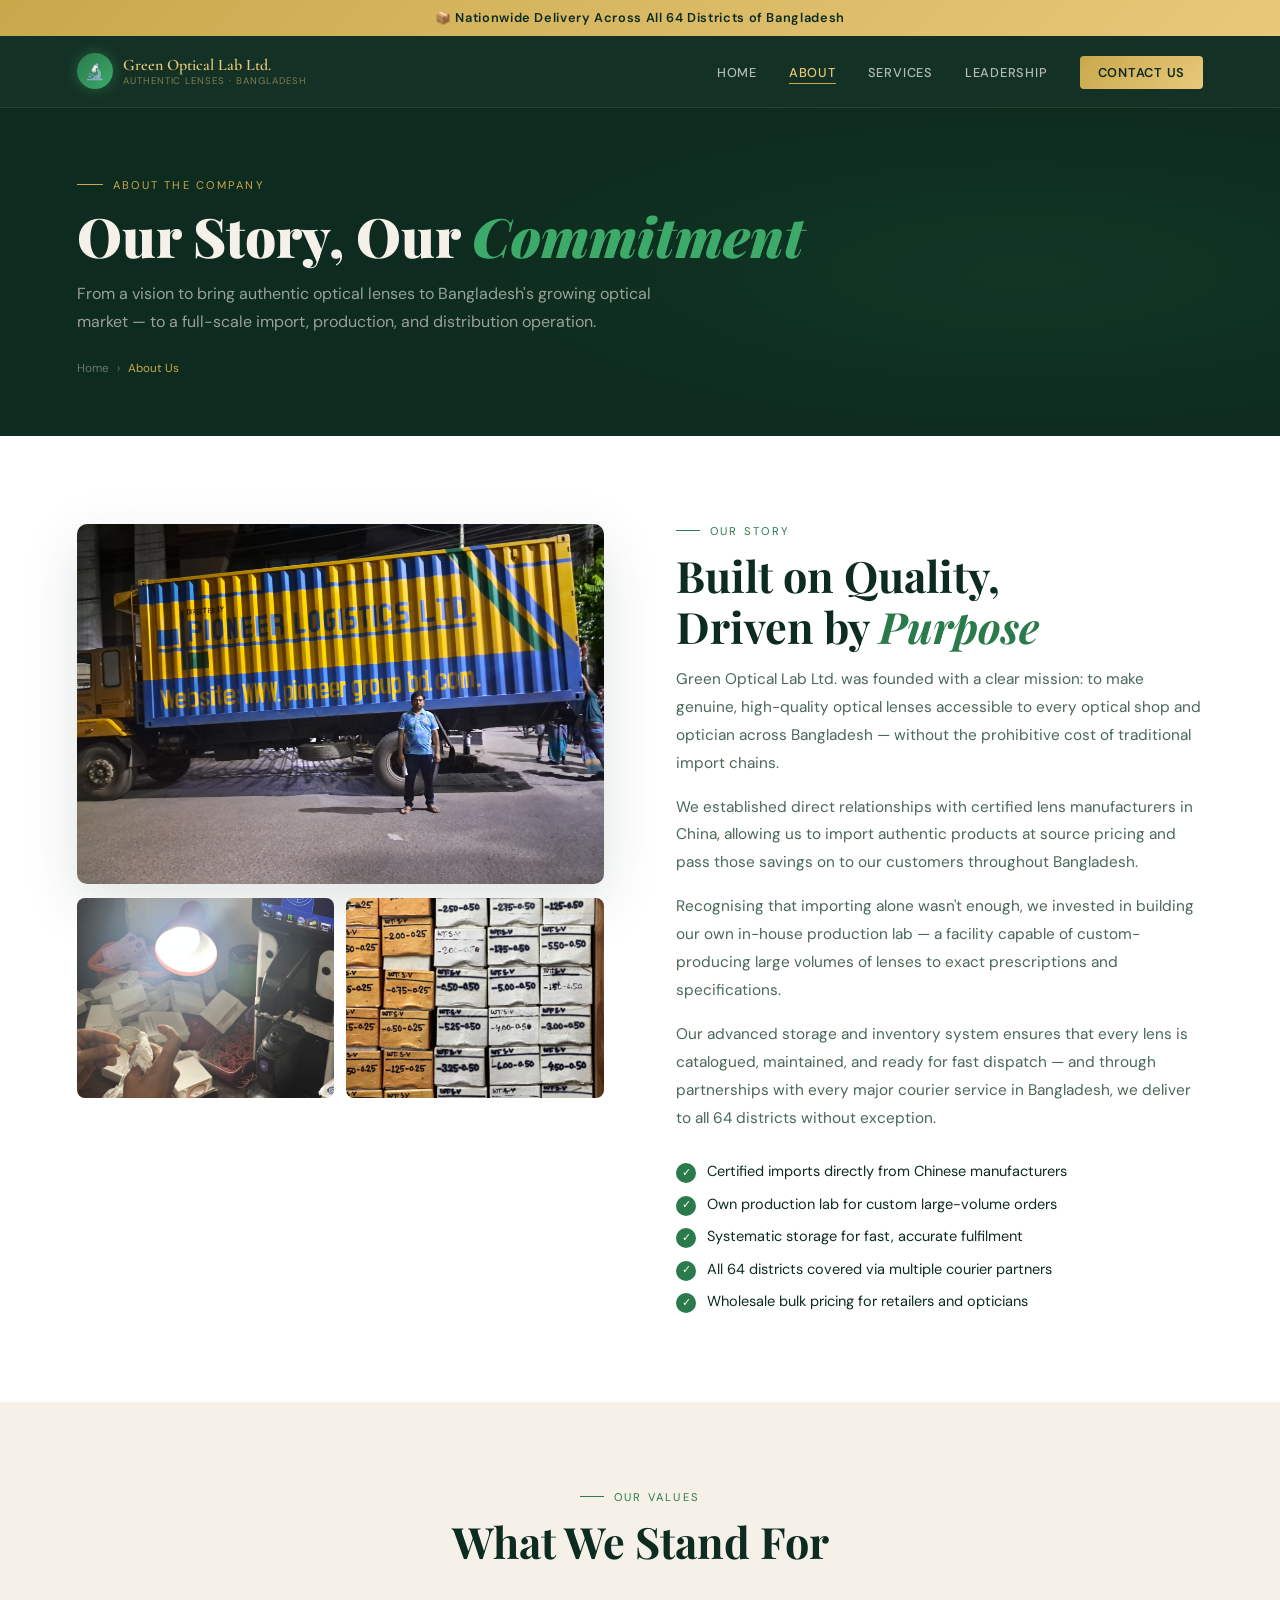
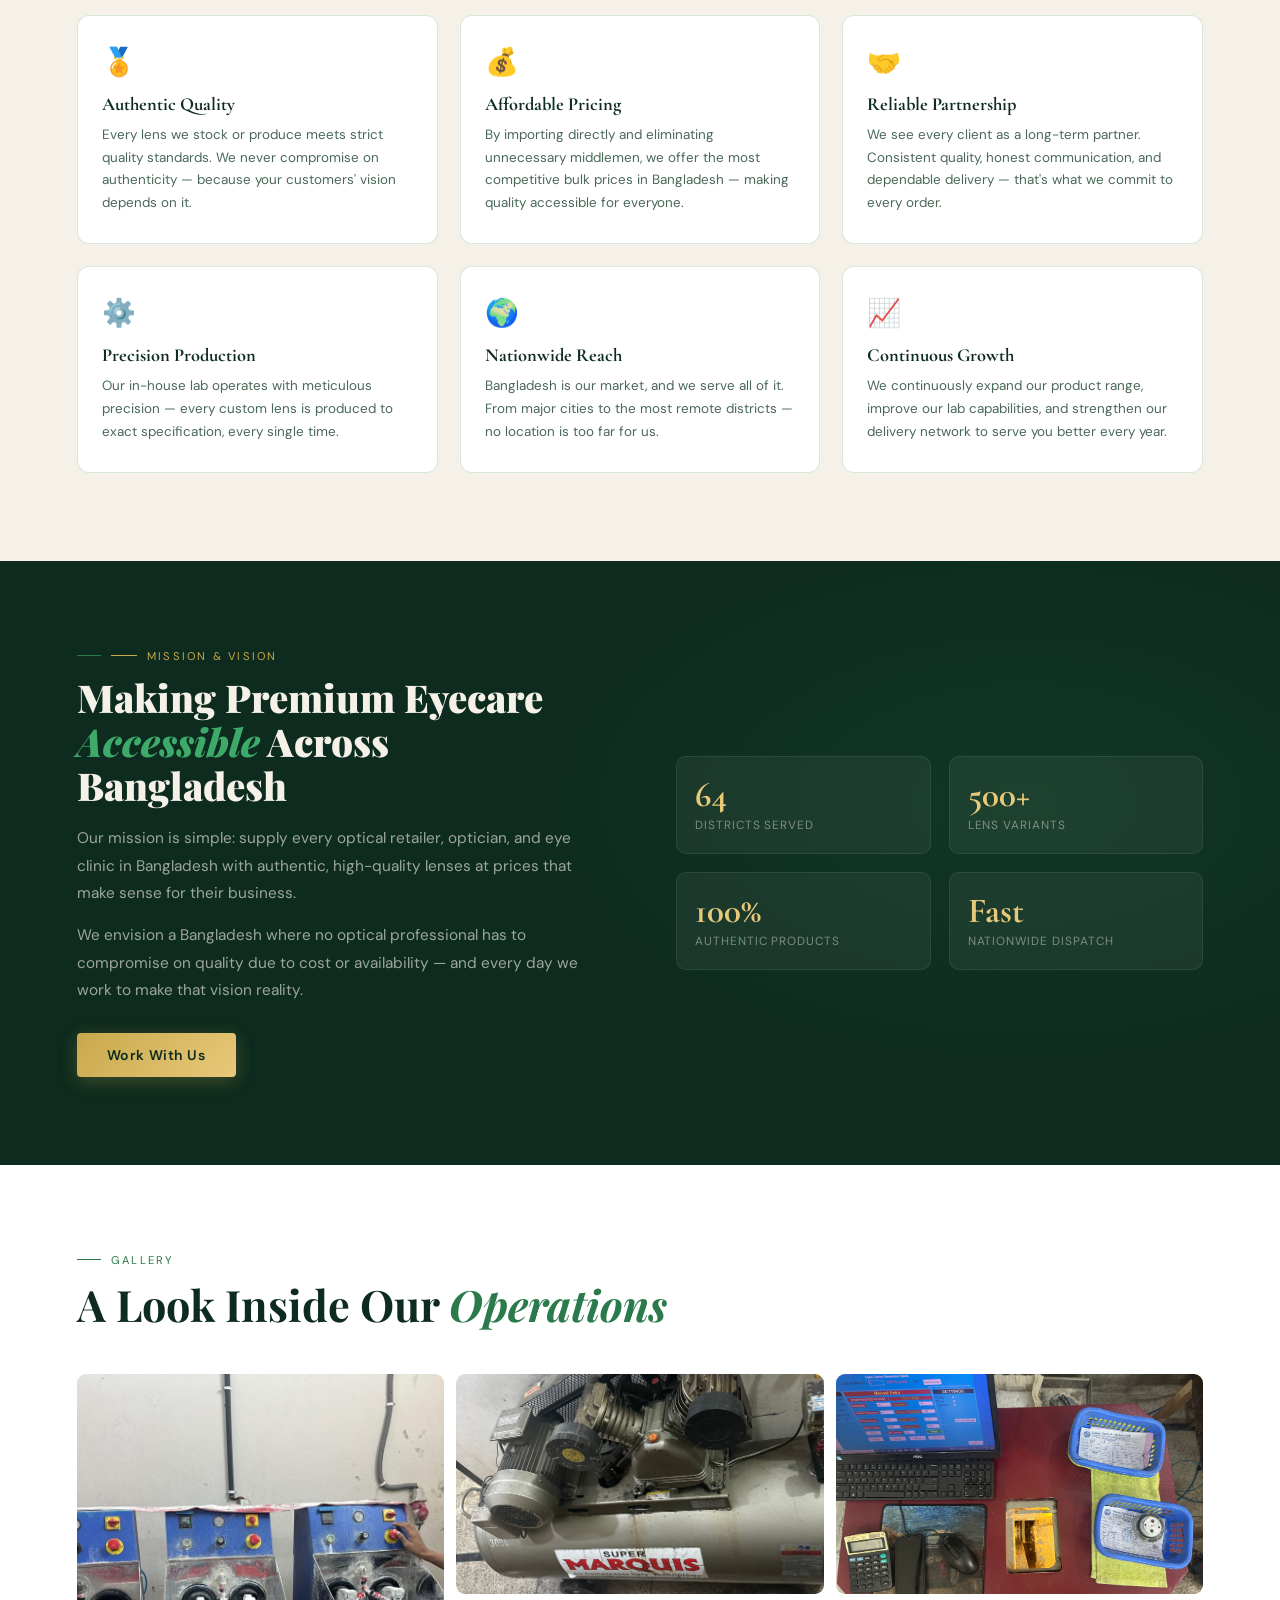
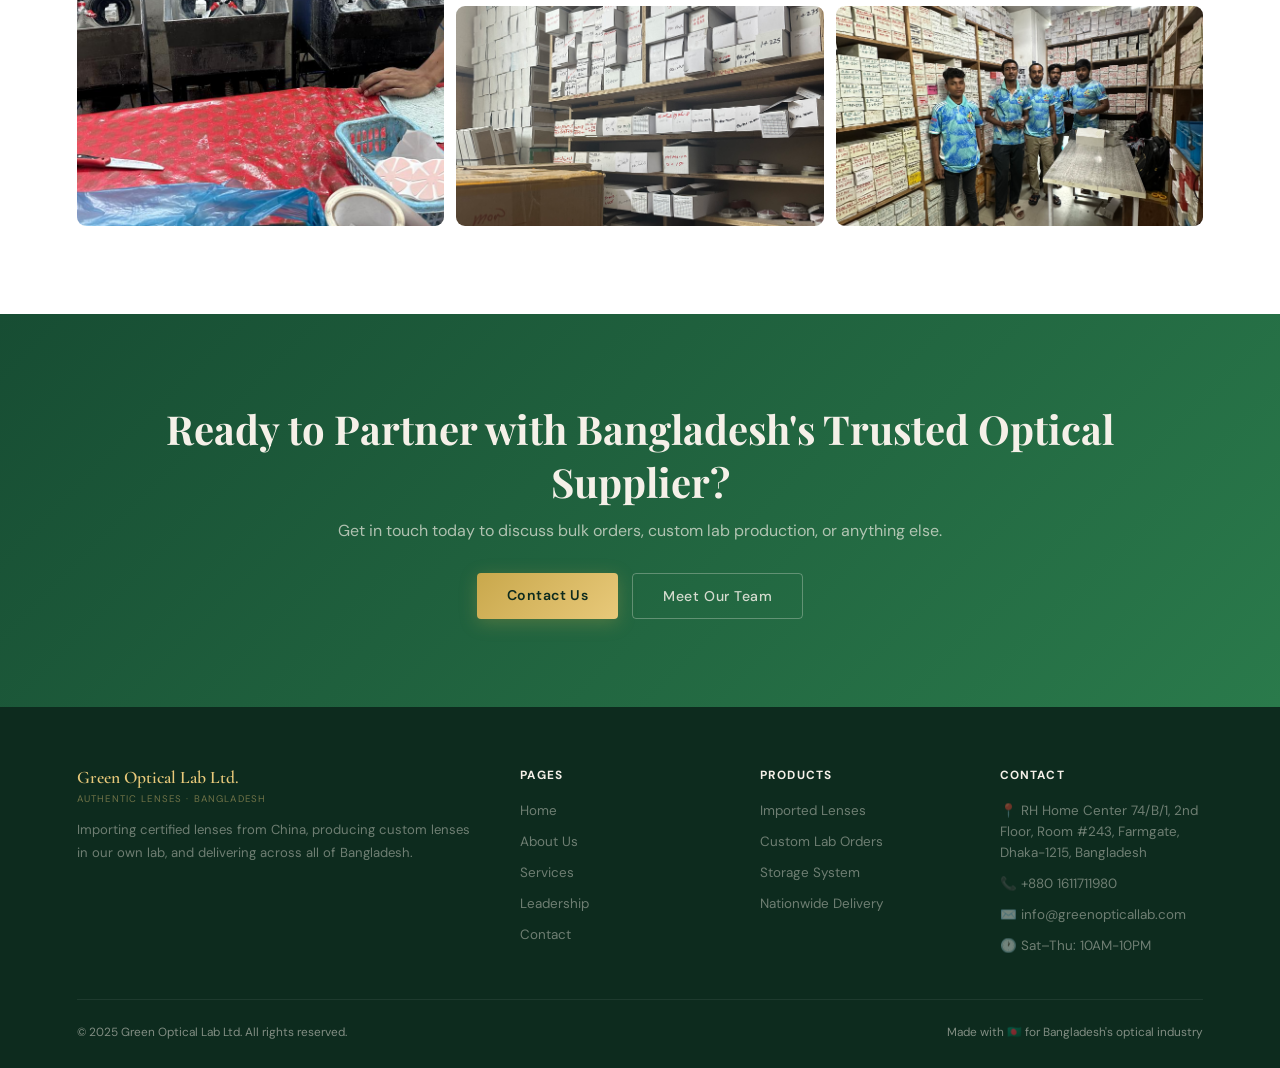
==== commit 8fa201c6: "solves the anchor bug" ====
--- a/about.html
+++ b/about.html
@@ -20,7 +20,7 @@
   <div class="ribbon">📦 Nationwide Delivery Across All 64 Districts of Bangladesh</div>
 
   <nav id="navbar">
-    <a href="/" class="nav-logo">
+    <a href="index.html" class="nav-logo">
       <div class="nav-logo-icon">🔬</div>
       <div class="nav-logo-text">
         Green Optical Lab Ltd.
@@ -28,11 +28,11 @@
       </div>
     </a>
     <ul class="nav-links" id="navLinks">
-      <li><a href="/">Home</a></li>
-      <li><a href="/about">About</a></li>
-      <li><a href="/services">Services</a></li>
-      <li><a href="/leadership">Leadership</a></li>
-      <li><a href="/contact" class="nav-cta">Contact Us</a></li>
+      <li><a href="index.html">Home</a></li>
+      <li><a href="about.html">About</a></li>
+      <li><a href="services.html">Services</a></li>
+      <li><a href="leadership.html">Leadership</a></li>
+      <li><a href="contact.html" class="nav-cta">Contact Us</a></li>
     </ul>
     <button class="hamburger" onclick="toggleNav()" aria-label="Menu">
       <span></span><span></span><span></span>
@@ -47,7 +47,7 @@
       <p>From a vision to bring authentic optical lenses to Bangladesh's growing optical market — to a full-scale
         import, production, and distribution operation.</p>
       <div class="breadcrumb">
-        <a href="/">Home</a> › <span>About Us</span>
+        <a href="index.html">Home</a> › <span>About Us</span>
       </div>
     </div>
   </div>
@@ -166,7 +166,7 @@
           high-quality lenses at prices that make sense for their business.</p>
         <p>We envision a Bangladesh where no optical professional has to compromise on quality due to cost or
           availability — and every day we work to make that vision reality.</p>
-        <a href="/contact" class="btn-primary" style="margin-top:14px;">Work With Us</a>
+        <a href="contact.html" class="btn-primary" style="margin-top:14px;">Work With Us</a>
       </div>
       <div class="mission-stats fade-up" style="transition-delay:.15s">
         <div class="m-stat">
@@ -236,8 +236,8 @@
       <h2>Ready to Partner with Bangladesh's Trusted Optical Supplier?</h2>
       <p>Get in touch today to discuss bulk orders, custom lab production, or anything else.</p>
       <div style="display:flex;gap:14px;justify-content:center;flex-wrap:wrap;">
-        <a href="/contact" class="btn-primary">Contact Us</a>
-        <a href="/leadership" class="btn-outline-light">Meet Our Team</a>
+        <a href="contact.html" class="btn-primary">Contact Us</a>
+        <a href="leadership.html" class="btn-outline-light">Meet Our Team</a>
       </div>
     </div>
   </div>
@@ -255,11 +255,11 @@
         <div class="footer-col">
           <h4>Pages</h4>
           <ul>
-            <li><a href="/">Home</a></li>
-            <li><a href="/about">About Us</a></li>
-            <li><a href="/services">Services</a></li>
-            <li><a href="/leadership">Leadership</a></li>
-            <li><a href="/contact">Contact</a></li>
+            <li><a href="index.html">Home</a></li>
+            <li><a href="about.html">About Us</a></li>
+            <li><a href="services.html">Services</a></li>
+            <li><a href="leadership.html">Leadership</a></li>
+            <li><a href="contact.html">Contact</a></li>
           </ul>
         </div>
         <div class="footer-col">
